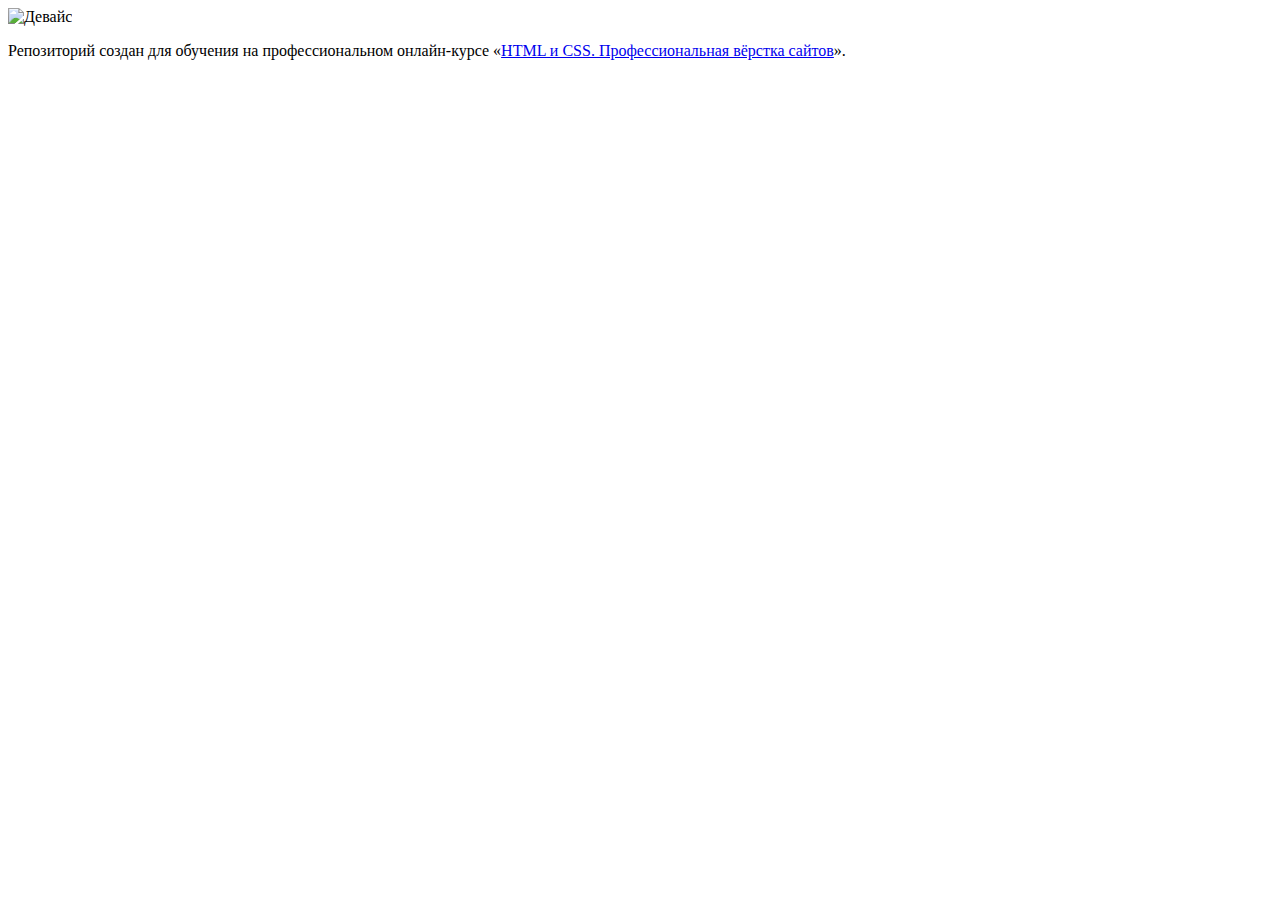
==== index.html @ 5b6ee105 "Update index.html" ====
<!DOCTYPE html>
<html lang="ru">
  <head>
    <meta charset="utf-8">
    <title>HTML Academy: Седона</title>
  </head>
  <body>
    <img src="images/logo.png" width="100" height="50" alt="Девайс">

    <p>Репозиторий создан для обучения на профессиональном онлайн‑курсе «<a href="https://htmlacademy.ru/intensive/htmlcss">HTML и CSS. Профессиональная вёрстка сайтов</a>».</p>

  </body>
</html>
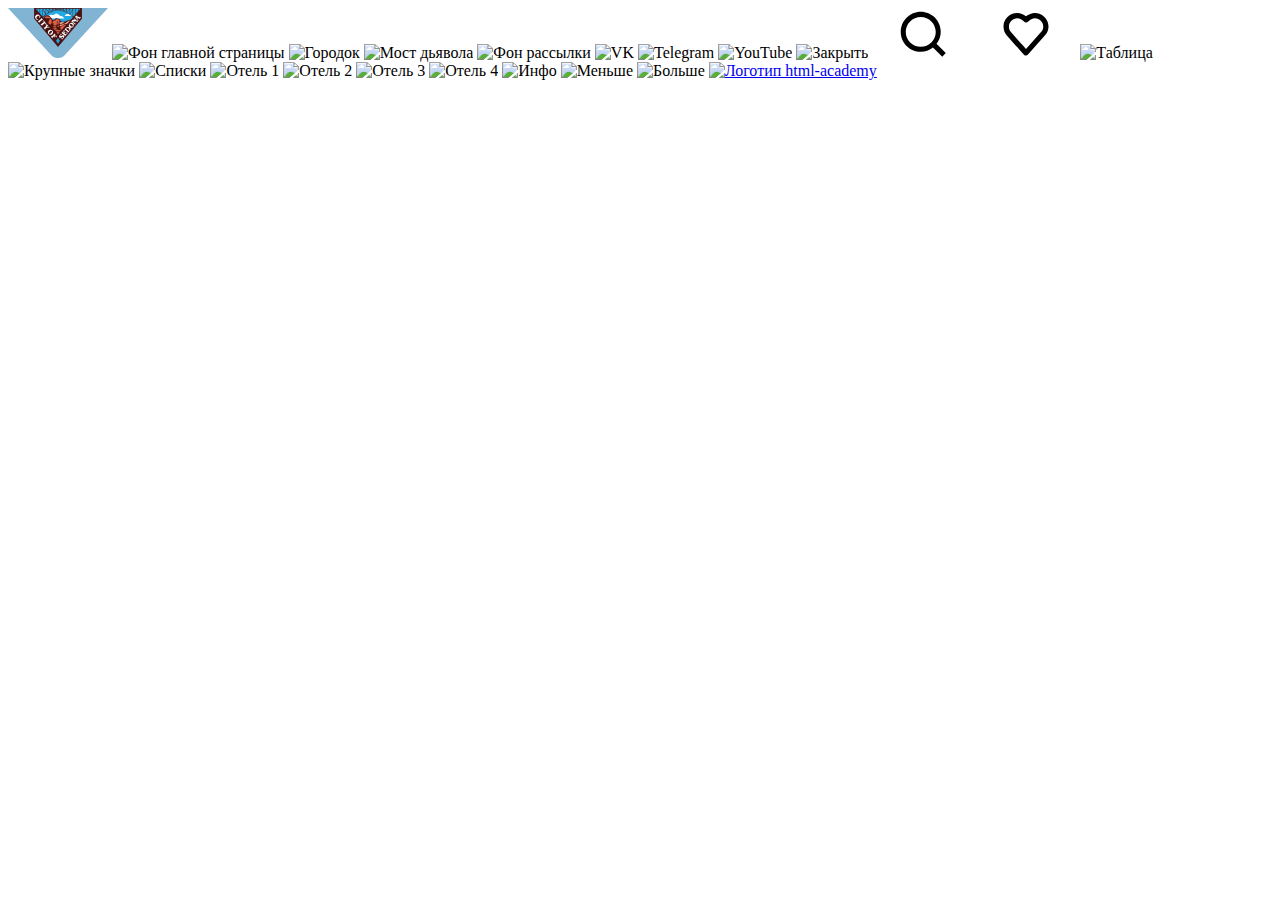
==== commit bf3a1745: "2 ДЗ" ====
--- a/index.html
+++ b/index.html
@@ -5,9 +5,29 @@
     <title>HTML Academy: Седона</title>
   </head>
   <body>
-    <img src="images/logo.png" width="100" height="50" alt="Девайс">
 
-    <p>Репозиторий создан для обучения на профессиональном онлайн‑курсе «<a href="https://htmlacademy.ru/intensive/htmlcss">HTML и CSS. Профессиональная вёрстка сайтов</a>».</p>
+    <img src="images/logo(header).svg" width="100" height="50" alt="Логотип Седоны">
+    <img src="images/index-background.jpg" width="100" height="50" alt="Фон главной страницы">
+    <img src="images/photo-1.jpg" width="100" height="50" alt="Городок">
+    <img src="images/photo-2.jpg" width="100" height="50" alt="Мост дьявола">
+    <img src="images/catalog-background.png" width="100" height="50" alt="Фон рассылки">
+    <img src="images/Social.svg" width="100" height="50" alt="VK">
+    <img src="images/Social2.svg" width="100" height="50" alt="Telegram">
+    <img src="images/Social3.svg" width="100" height="50" alt="YouTube">
+    <img src="images/modal-close.svg" width="100" height="50" alt="Закрыть">
+    <img src="images/search.svg" width="100" height="50" alt="Поиск">
+    <img src="images/heart.svg" width="100" height="50" alt="Избранное">
+    <img src="images/View.svg" width="100" height="50" alt="Таблица">
+    <img src="images/View2.svg" width="100" height="50" alt="Крупные значки">
+    <img src="images/View3.svg" width="100" height="50" alt="Списки">
+    <img src="images/hotel-1.jpg" width="100" height="50" alt="Отель 1">
+    <img src="images/hotel-2.jpg" width="100" height="50" alt="Отель 2">
+    <img src="images/hotel-3.jpg" width="100" height="50" alt="Отель 3">
+    <img src="images/hotel-4.jpg" width="100" height="50" alt="Отель 4">
+    <img src="images/Group 20.svg" width="100" height="50" alt="Инфо">
+    <img src="images/minus.svg" width="100" height="50" alt="Меньше">
+    <img src="images/button-plus.svg" width="100" height="50" alt="Больше">
+    <a href="https://htmlacademy.ru" target="_blank"><img src="images/Logo.svg" width="100" height="50" alt="Логотип html-academy"></a>
 
   </body>
 </html>
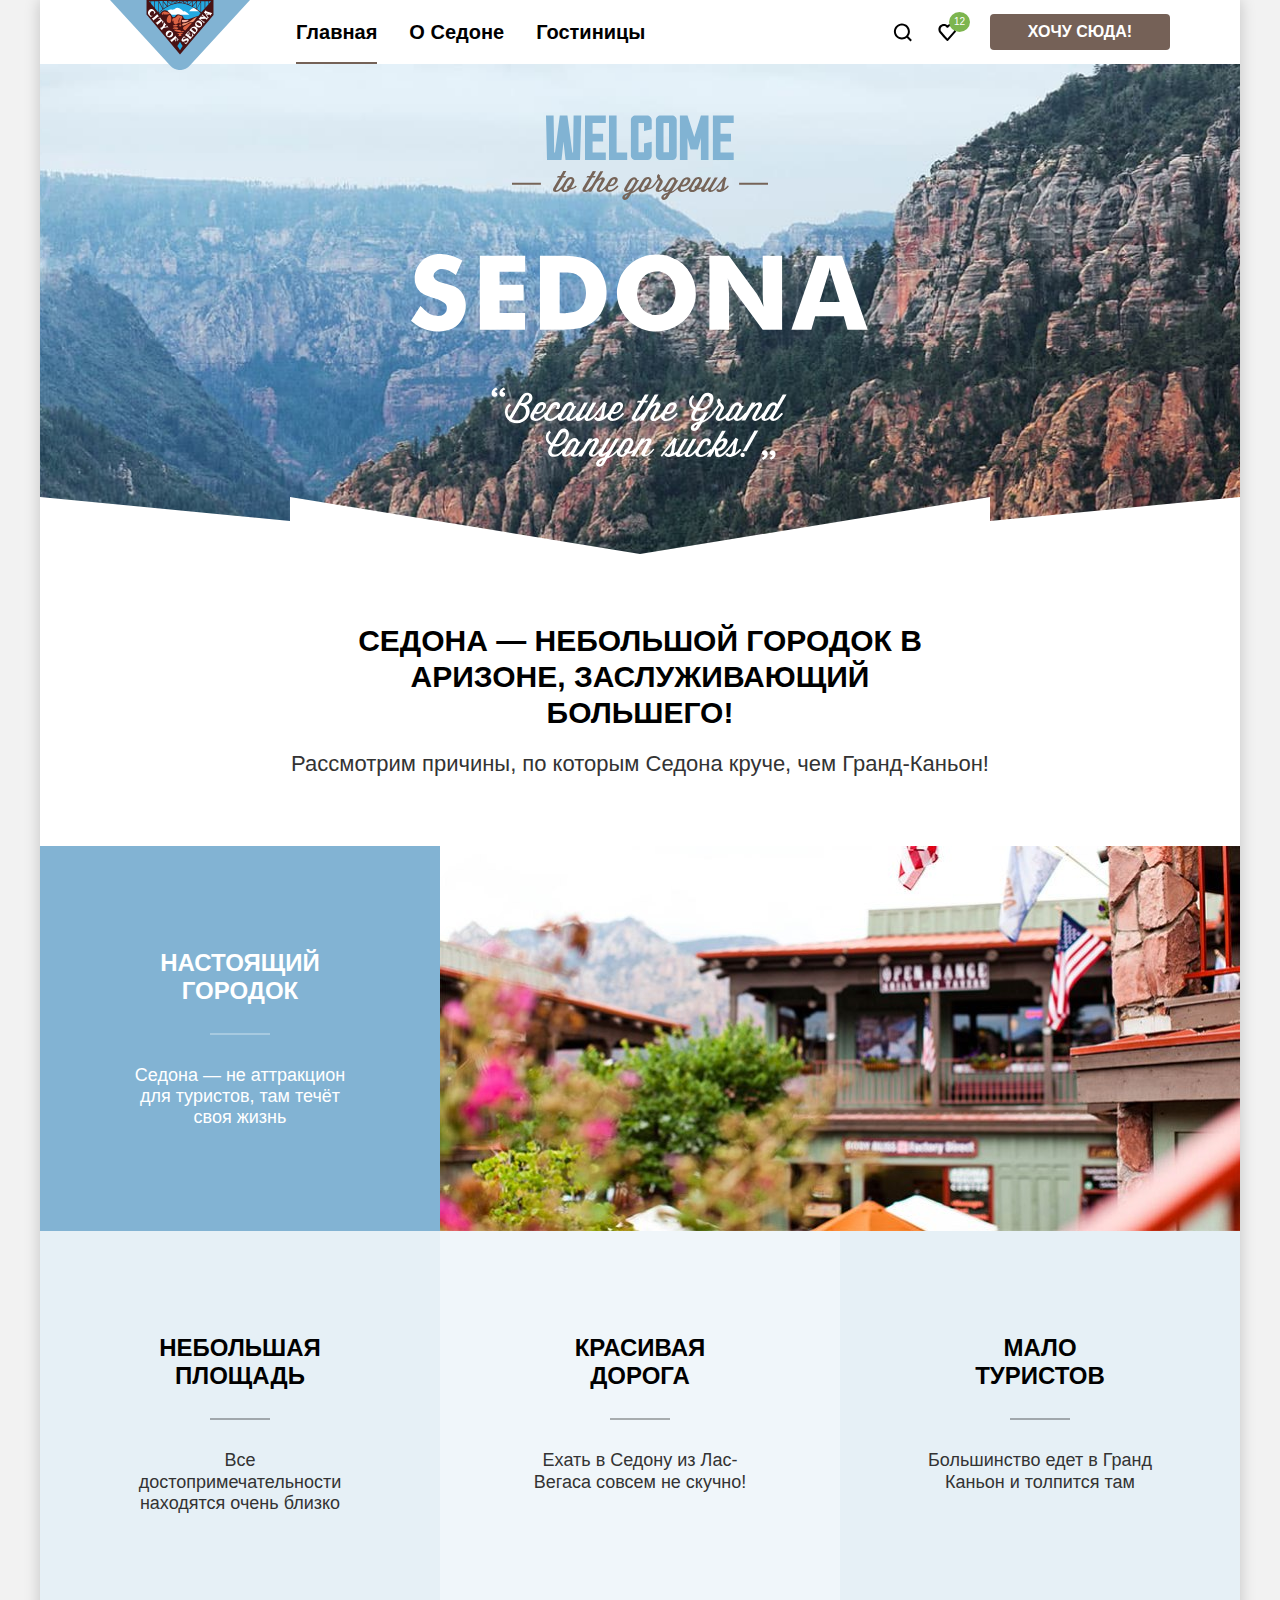
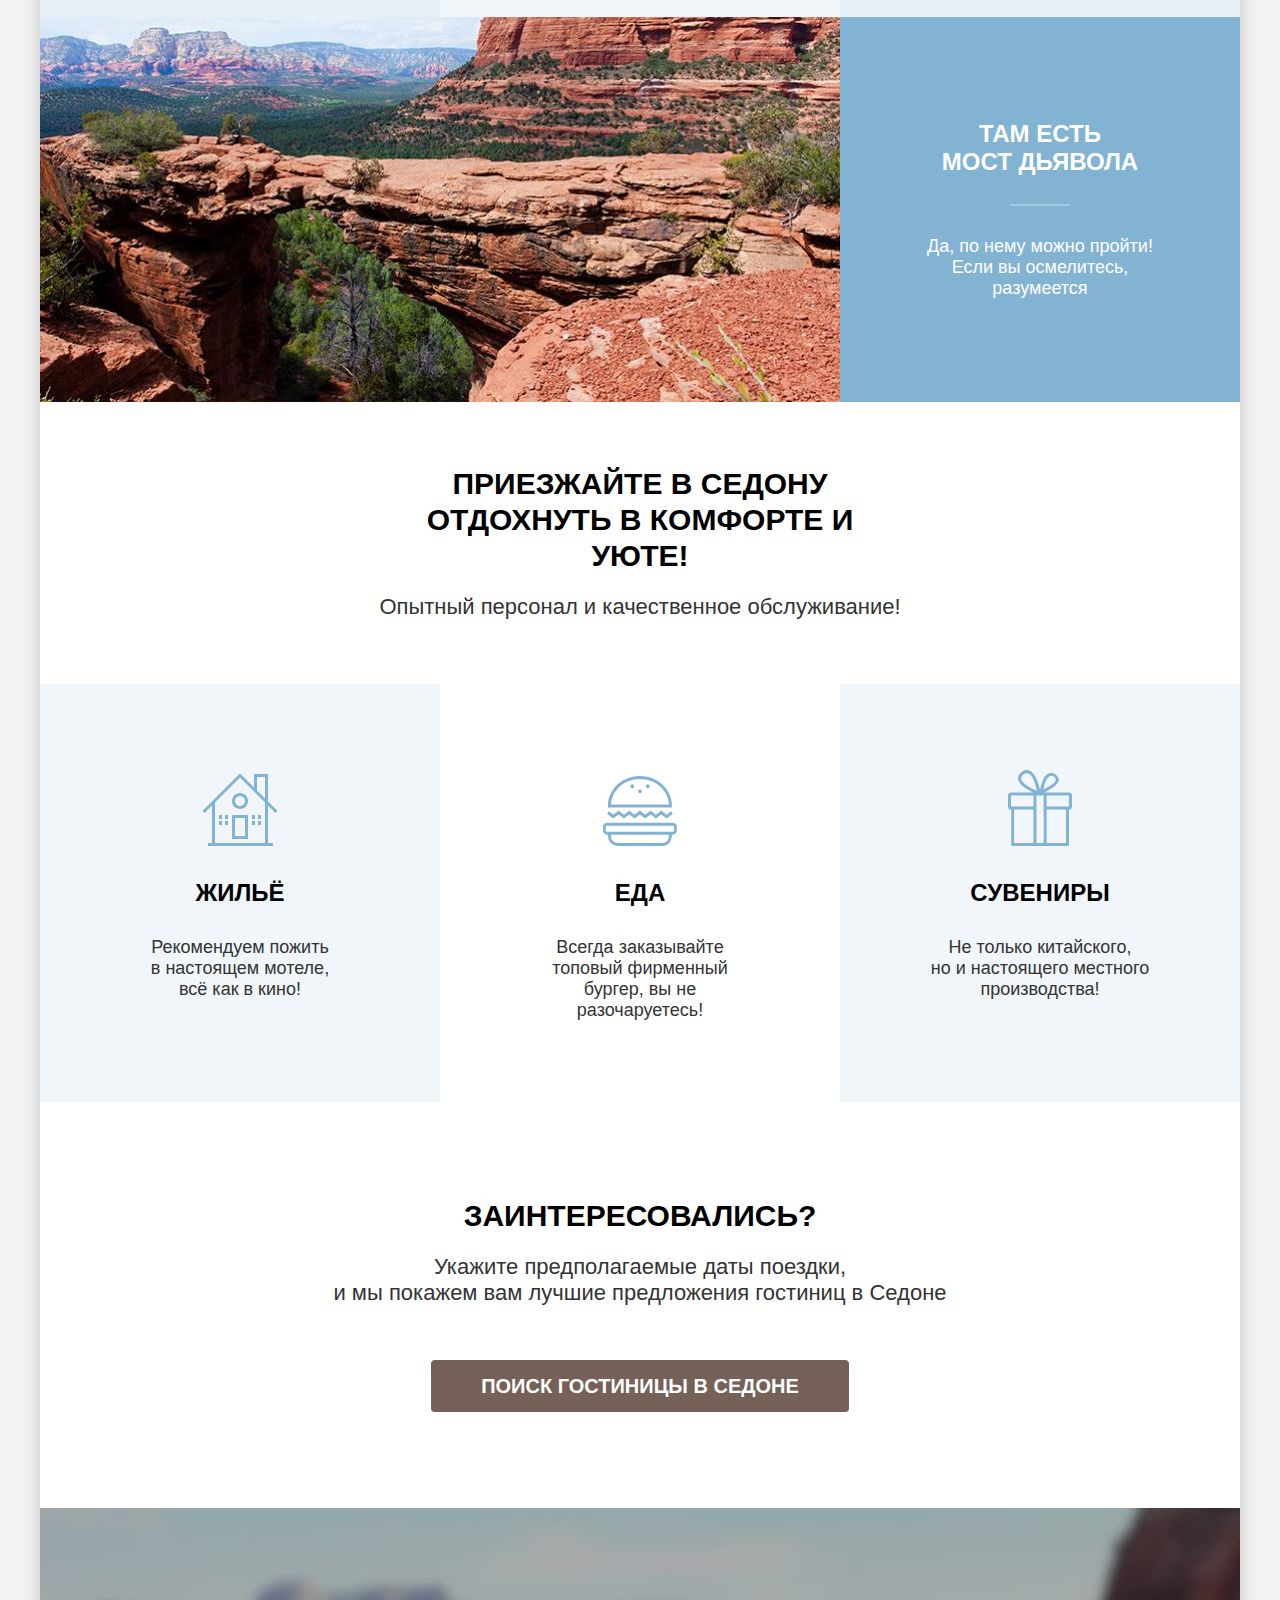
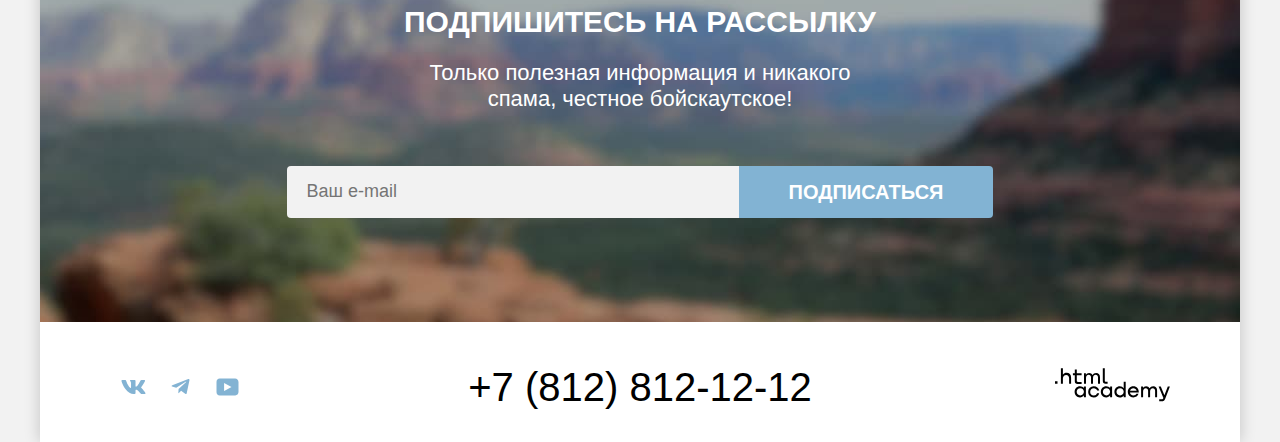
==== commit 377154a6: "Merge pull request #1 from Trogovitsky/master" ====
--- a/index.html
+++ b/index.html
@@ -1,33 +1,305 @@
 <!DOCTYPE html>
 <html lang="ru">
+
   <head>
     <meta charset="utf-8">
-    <title>HTML Academy: Седона</title>
+    <meta name="viewport" content="width=device-width, initial-scale=1.0">
+    <title>Sedona: главная</title>
+    <link rel="icon" sizes="32x32" href="favicon.ico">
+    <link rel="stylesheet" href="styles/styles.css">
   </head>
+
   <body>
-
-    <img src="images/logo(header).svg" width="100" height="50" alt="Логотип Седоны">
-    <img src="images/index-background.jpg" width="100" height="50" alt="Фон главной страницы">
-    <img src="images/photo-1.jpg" width="100" height="50" alt="Городок">
-    <img src="images/photo-2.jpg" width="100" height="50" alt="Мост дьявола">
-    <img src="images/catalog-background.png" width="100" height="50" alt="Фон рассылки">
-    <img src="images/Social.svg" width="100" height="50" alt="VK">
-    <img src="images/Social2.svg" width="100" height="50" alt="Telegram">
-    <img src="images/Social3.svg" width="100" height="50" alt="YouTube">
-    <img src="images/modal-close.svg" width="100" height="50" alt="Закрыть">
-    <img src="images/search.svg" width="100" height="50" alt="Поиск">
-    <img src="images/heart.svg" width="100" height="50" alt="Избранное">
-    <img src="images/View.svg" width="100" height="50" alt="Таблица">
-    <img src="images/View2.svg" width="100" height="50" alt="Крупные значки">
-    <img src="images/View3.svg" width="100" height="50" alt="Списки">
-    <img src="images/hotel-1.jpg" width="100" height="50" alt="Отель 1">
-    <img src="images/hotel-2.jpg" width="100" height="50" alt="Отель 2">
-    <img src="images/hotel-3.jpg" width="100" height="50" alt="Отель 3">
-    <img src="images/hotel-4.jpg" width="100" height="50" alt="Отель 4">
-    <img src="images/Group 20.svg" width="100" height="50" alt="Инфо">
-    <img src="images/minus.svg" width="100" height="50" alt="Меньше">
-    <img src="images/button-plus.svg" width="100" height="50" alt="Больше">
-    <a href="https://htmlacademy.ru" target="_blank"><img src="images/Logo.svg" width="100" height="50" alt="Логотип html-academy"></a>
-
+    <div class="page-container">
+
+      <header class="page-header" data-test="header">
+        <a class="logo" href="index.html">
+          <img class="logo-image" src="images/logo.svg" width="140" height="70" alt="Логотип сайта">
+          <h1 class="visually-hidden">City of Sedona</h1>
+        </a>
+        <nav class="navigation">
+          <ul class="navigation-list">
+            <li class="navigation-item">
+              <a class="navigation-link text-link navigation-link-current">Главная</a>
+            </li>
+            <li class="navigation-item">
+              <a class="navigation-link text-link" href="#">О Седоне</a>
+            </li>
+            <li class="navigation-item">
+              <a class="navigation-link text-link" href="catalog.html">Гостиницы</a>
+            </li>
+          </ul>
+
+          <ul class="navigation-list navigation-icon-list">
+            <li class="navigation-item navigation-icon-item">
+              <a class="navigation-link navigation-icon icon-with-svg text-link" href="#">
+                <svg width="21" height="20" viewBox="0 0 21 20" xmlns="http://www.w3.org/2000/svg" fill="currentColor">
+                  <path d="M19.8928 18.0083L16.1928 14.3287C17.1928 13.0359 17.8928 11.3453 17.8928 9.4558C17.8928 5.08011 14.2928 1.5 9.89282 1.5C5.49282 1.5 1.89282 5.17956 1.89282 9.55525C1.89282 13.9309 5.49282 17.511 9.89282 17.511C11.6928 17.511 13.3928 16.9144 14.7928 15.8204L18.4928 19.5L19.8928 18.0083ZM9.89282 15.5221C6.59282 15.5221 3.89282 12.837 3.89282 9.55525C3.89282 6.27348 6.59282 3.5884 9.89282 3.5884C13.1928 3.5884 15.8928 6.27348 15.8928 9.55525C15.8928 12.837 13.1928 15.5221 9.89282 15.5221Z" />
+                </svg>
+                <span class="visually-hidden">Поиск</span>
+              </a>
+            </li>
+            <li class="navigation-item navigation-icon-item">
+              <a class="navigation-link navigation-icon icon-with-svg navigation-icon-liked" href="#">
+                <svg width="21" height="20" viewBox="0 0 21 20" xmlns="http://www.w3.org/2000/svg">
+                  <path d="M10.2928 19C9.99282 19 9.69282 18.9 9.49282 18.6C4.09282 12.5 2.79282 11.1 2.49282 10.7C1.79282 9.8 1.39282 8.6 1.39282 7.4C1.39282 4.4 3.79282 2 6.89282 2C8.19282 2 9.39282 2.5 10.3928 3.3C11.3928 2.5 12.6928 2 13.8928 2C16.8928 2 19.3928 4.4 19.3928 7.4C19.3928 8.7 18.8928 9.9 18.0928 10.8L11.0928 18.7C10.8928 18.9 10.6928 19 10.2928 19ZM4.29282 9.5C4.59282 9.9 7.79282 13.5 10.3928 16.4L16.5928 9.4C17.0928 8.9 17.2928 8.2 17.2928 7.4C17.2928 5.6 15.7928 4.1 13.9928 4.1C12.9928 4.1 11.9928 4.6 11.2928 5.4C10.9928 5.7 10.6928 5.8 10.3928 5.8C10.0928 5.8 9.79282 5.6 9.59282 5.4C8.89282 4.6 7.89282 4.1 6.89282 4.1C5.09282 4.1 3.59282 5.6 3.59282 7.4C3.49282 8.3 3.89282 9 4.29282 9.5C4.19282 9.5 4.19282 9.5 4.29282 9.5Z"/>
+                  </svg>
+                <span class="visually-hidden">Отелей в избранном:</span>
+                <span class="navigation-icon-liked-count">12</span>
+              </a>
+            </li>
+          </ul>
+        </nav>
+        <a class="header-link button button-maroon" href="#">Хочу сюда!</a>
+      </header>
+
+      <main class="page-main" data-test="main">
+        <section class="hero" data-test="hero">
+          <h2 class="visually-hidden">Слоган</h2>
+          <img class="hero-slogan" src="images/welcome.svg" width="458" height="352"
+            alt="Welcome to the gorgeous Sedona, because the Grand Canyon sucks!">
+        </section>
+
+        <section class="features" data-test="advantages">
+          <header class="features-header">
+            <h2 class="features-title section-title">Седона — небольшой городок в Аризоне, заслуживающий большего!</h2>
+            <p class="features-desc section-desc">Рассмотрим причины, по которым Седона круче, чем Гранд-Каньон!</p>
+          </header>
+
+          <ul class="features-list list-square">
+            <li class="features-item features-item-with-image">
+              <div class="list-square-item">
+                <h3 class="features-item-title list-square-item-title">Настоящий городок</h3>
+                <p class="features-item-desc list-square-item-desc section-text-color-light">
+                  Седона — не аттракцион для туристов, там течёт своя жизнь
+                </p>
+              </div>
+              <img class="features-item-image" src="images/feature-1.jpg" width="800" height="385"
+                alt="Кафе вдали, рядом зелень">
+            </li>
+            <li class="features-item list-square-item">
+              <h3 class="features-item-title list-square-item-title">Небольшая площадь</h3>
+              <p class="features-item-desc list-square-item-desc">Все достопримечательности находятся очень близко</p>
+            </li>
+            <li class="features-item list-square-item">
+              <h3 class="features-item-title list-square-item-title">Красивая<br>дорога</h3>
+              <p class="features-item-desc list-square-item-desc">Ехать в Седону из Лас-Вегаса совсем не скучно!</p>
+            </li>
+            <li class="features-item list-square-item">
+              <h3 class="features-item-title list-square-item-title">Мало<br>туристов</h3>
+              <p class="features-item-desc list-square-item-desc">Большинство едет в Гранд Каньон и толпится там</p>
+            </li>
+            <li class="features-item features-item-with-image">
+              <img class="features-item-image" src="images/feature-2.jpg" width="800" height="385"
+                alt="Каньон вид сверху">
+              <div class="list-square-item">
+                <h3 class="features-item-title list-square-item-title">Там есть <br>мост дьявола</h3>
+                <p class="features-item-desc list-square-item-desc section-text-color-light">
+                  Да, по нему можно пройти! Если вы осмелитесь, разумеется
+                </p>
+              </div>
+            </li>
+          </ul>
+        </section>
+
+        <section class="advantages" data-test="advantages">
+
+          <header class="advantages-header">
+            <h2 class="visually-hidden">Преимущества</h2>
+            <p class="advantages-title section-title">Приезжайте в Седону отдохнуть в комфорте и уюте!</p>
+            <p class="advantages-desc section-desc">Опытный персонал и качественное обслуживание!</p>
+          </header>
+
+          <ul class="advantages-list list-square">
+            <li class="advantages-item list-square-item">
+              <h3 class="advantages-item-title list-square-item-title list-item-icon list-item-icon-house">Жильё</h3>
+              <p class="advantages-item-desc list-square-item-desc">Рекомендуем пожить <br>в настоящем мотеле, <br>всё
+                как в
+                кино!
+              </p>
+            </li>
+            <li class="advantages-item list-square-item">
+              <h3 class="advantages-item-title list-square-item-title list-item-icon list-item-icon-eating">Еда</h3>
+              <p class="advantages-item-desc list-square-item-desc">Всегда заказывайте топовый фирменный бургер, вы не
+                разочаруетесь!</p>
+            </li>
+            <li class="advantages-item list-square-item">
+              <h3 class="advantages-item-title list-square-item-title list-item-icon list-item-icon-souvenir">Сувениры
+              </h3>
+              <p class="advantages-item-desc list-square-item-desc">Не только китайского, <br>но и настоящего местного
+                производства!</p>
+            </li>
+          </ul>
+
+        </section>
+
+        <section class="search" data-test="search">
+
+          <header class="search-header">
+            <h2 class="visually-hidden">Поиск гостиниц</h2>
+            <p class="search-title section-title">Заинтересовались?</p>
+            <p class="search-desc section-desc">Укажите предполагаемые даты поездки, <br>и мы покажем вам лучшие
+              предложения гостиниц в Седоне</p>
+          </header>
+
+          <button class="button button-larger" type="button">Поиск гостиницы в Седоне</button>
+
+        </section>
+
+        <footer class="inner-footer">
+          <section class="subscribe subscribe-background-image" data-test="subscribe">
+            <header class="subscribe-header">
+              <h2 class="subscribe-title section-title">Подпишитесь на рассылку</h2>
+              <p class="subscribe-desc section-desc">Только полезная информация и никакого спама,
+                честное бойскаутское!</p>
+            </header>
+
+            <form class="subscribe-form" action="https://echo.htmlacademy.ru/" method="post">
+              <label class="subscribe-form-label visually-hidden" for="subscribe-form-email">Ваш e-mail</label>
+              <input class="subscribe-form-email input" id="subscribe-form-email" type="email" name="email"
+                placeholder="Ваш e-mail" required>
+              <button class="subscribe-form-submit button button-larger button-blue" type="submit">Подписаться</button>
+            </form>
+          </section>
+        </footer>
+
+      </main>
+      <footer class="page-footer" data-test="footer">
+        <section class="footer-social">
+          <h2 class="visually-hidden">Социальные сети</h2>
+          <ul class="footer-social-list">
+            <li class="footer-social-item">
+              <a class="footer-social-link footer-icon icon-with-svg" href="https://vk.com/htmlacademy" target="_blank" rel="noreferrer noopener">
+                <svg aria-hidden="true" focusable="false" xmlns="http://www.w3.org/2000/svg" width="25" height="14" viewBox="0 0 25 14">
+                  <path fill-rule="evenodd" d="M23.95.95c.17-.55 0-.95-.8-.95h-2.62c-.67 0-.98.35-1.14.73 0 0-1.34 3.2-3.23 5.27-.61.6-.89.8-1.22.8-.17 0-.42-.2-.42-.74V.95c0-.66-.19-.95-.74-.95H9.65c-.42 0-.67.3-.67.6 0 .61.95.76 1.05 2.5v3.8c0 .84-.16.99-.5.99-.88 0-3.05-3.21-4.33-6.89-.25-.71-.5-1-1.17-1H1.4C.65 0 .5.35.5.73c0 .68.89 4.07 4.14 8.55C6.81 12.34 9.87 14 12.65 14c1.67 0 1.88-.37 1.88-1v-2.32c0-.73.16-.88.68-.88.4 0 1.06.2 2.62 1.67C19.61 13.22 19.9 14 20.9 14h2.63c.75 0 1.13-.37.91-1.1-.24-.72-1.09-1.77-2.22-3.02-.6-.7-1.53-1.47-1.8-1.86-.4-.49-.28-.7 0-1.14 0 0 3.2-4.43 3.53-5.93Z" clip-rule="evenodd" />
+                </svg>
+                <span class="visually-hidden">Вконтакте</span>
+              </a>
+            </li>
+            <li class="footer-social-item">
+              <a class="footer-social-link footer-icon icon-with-svg" href="https://t.me/htmlacademy" target="_blank" rel="noreferrer noopener">
+                <svg aria-hidden="true" focusable="false" xmlns="http://www.w3.org/2000/svg" width="19" height="16" viewBox="0 0 19 16">
+                  <path d="m17.3.1-16 6.1c-1 .5-1 1-.2 1.4l4.1 1.2 9.5-6c.5-.2.9 0 .5.2l-7.6 7-.3 4.2c.4 0 .6-.2.8-.4l2-2 4.1 3c.8.5 1.3.3 1.5-.6l2.7-12.8C18.7.3 18-.2 17.3 0Z" />
+                </svg>
+                <span class="visually-hidden">Telegram</span>
+              </a>
+            </li>
+            <li class="footer-social-item">
+              <a class="footer-social-link footer-icon icon-with-svg" href="https://www.youtube.com/user/htmlacademyru" target="_blank" rel="noreferrer noopener">
+                <svg aria-hidden="true" focusable="false" xmlns="http://www.w3.org/2000/svg" width="23" height="18" viewBox="0 0 23 18">
+                  <path d="M19.1.5H3.7C1.8.5.5 2.1.5 3.9v10c0 2 1.3 3.6 3.2 3.6h15.6c1.7 0 3.2-1.6 3.2-3.4V3.9C22.3 2.1 21 .5 19.1.5ZM8.1 13V5l7.4 4-7.3 4Z" />
+                </svg>
+                <span class="visually-hidden">Youtube</span>
+              </a>
+            </li>
+          </ul>
+        </section>
+
+        <section class="footer-phone">
+          <h2 class="visually-hidden">Контактный телефон</h2>
+          <address class="footer-phone-wrapper"><a class="footer-phone-link text-link" href="tel:+78128121212">+7 (812)
+              812-12-12</a></address>
+        </section>
+
+        <section class="footer-partners">
+          <h2 class="visually-hidden">Партнеры</h2>
+          <a class="footer-partners-link text-link" href="https://htmlacademy.ru/intensive/htmlcss">
+            <svg xmlns="http://www.w3.org/2000/svg" width="115" height="34" viewBox="0 0 115 34">
+              <path d="M0 13.26v2.6h2.5v-2.6H0ZM11.6 4.86c-1.6 0-2.8.7-3.6 1.7h-.1V.36h-2v15.5h2v-5.3c0-2.1 1.3-3.6 3.3-3.6 1.8 0 2.9 1.4 2.9 3.2v5.7h2v-6.1c.1-3-1.8-4.9-4.5-4.9ZM26.6 5.16h-4.8v-3.7h-2v3.8h-1.9v2h1.9v6c0 1.7 1 2.7 2.7 2.7h4.1v-2h-3.7c-.7 0-1.1-.4-1.1-1.1v-5.7h4.8v-2ZM41.1 4.96c-1.6 0-2.9.8-3.5 2.1h-.1c-.6-1.2-1.8-2.1-3.4-2.1-1.4 0-2.5.8-3.1 1.8h-.1v-1.6H29v10.6h2v-5.4c0-2 1-3.5 2.6-3.5 1.5 0 2.4 1 2.4 2.6v6.3h2v-5.6c0-2.4 1.4-3.3 2.6-3.3 1.5 0 2.4 1 2.4 2.6v6.3h2v-6.5c.1-2.5-1.4-4.3-3.9-4.3ZM47.8 13.06c0 1.7 1 2.7 2.8 2.7h2v-2h-1.7c-.7 0-1.1-.4-1.1-1.1V.36h-2v12.7ZM28.9 20.06c-.9-1.1-2.2-1.8-3.9-1.8-3.1 0-5.4 2.3-5.4 5.6s2.3 5.6 5.4 5.6c1.8 0 3-.8 3.8-1.9h.1v1.6h2v-10.6h-2v1.5Zm-3.6 7.4c-2.2 0-3.6-1.6-3.6-3.6s1.4-3.6 3.6-3.6 3.6 1.6 3.6 3.6c0 1.9-1.4 3.6-3.6 3.6ZM44.2 22.36c-.5-2.4-2.6-4.1-5.4-4.1a5.4 5.4 0 0 0-5.6 5.6c0 3.1 2.2 5.6 5.6 5.6 2.8 0 4.9-1.8 5.4-4.2h-2.1a3.4 3.4 0 0 1-3.3 2.3c-2.2 0-3.6-1.6-3.6-3.6s1.4-3.6 3.6-3.6c1.6 0 2.8 1 3.3 2.2h2.1v-.2ZM55.1 20.06c-.9-1.1-2.2-1.8-3.9-1.8-3.1 0-5.4 2.3-5.4 5.6s2.3 5.6 5.4 5.6c1.8 0 3-.8 3.8-1.9h.1v1.6h2v-10.6h-2v1.5Zm-3.6 7.4c-2.2 0-3.6-1.6-3.6-3.6s1.4-3.6 3.6-3.6 3.6 1.6 3.6 3.6c0 1.9-1.5 3.6-3.6 3.6ZM68.7 20.16c-.9-1.1-2.2-1.9-3.9-1.9-3.1 0-5.4 2.3-5.4 5.6s2.2 5.6 5.4 5.6c1.7 0 3-.8 3.8-1.8h.1v1.5h2v-15.4h-2v6.4Zm-3.6 7.3c-2.2 0-3.6-1.6-3.6-3.6s1.4-3.6 3.6-3.6 3.6 1.6 3.6 3.6c-.1 2-1.5 3.6-3.6 3.6ZM78.3 18.26c-3.3 0-5.5 2.5-5.5 5.6 0 3 2.1 5.6 5.5 5.6 2.5 0 4.5-1.3 5.2-3.6h-2.1c-.5 1-1.6 1.6-3 1.6-1.9 0-3.3-1.3-3.4-2.9h8.8c.2-3.6-2-6.3-5.5-6.3Zm0 1.9c1.7 0 3 1 3.3 2.6h-6.5c.3-1.5 1.5-2.6 3.2-2.6ZM98.2 18.26c-1.6 0-2.9.8-3.6 2h-.1c-.6-1.2-1.8-2-3.4-2-1.4 0-2.5.7-3.1 1.8v-1.5h-1.9v10.6h2v-5.4c0-2 1-3.4 2.6-3.5 1.5 0 2.4 1 2.4 2.6v6.3h2v-5.6c0-2.4 1.4-3.3 2.6-3.3 1.5 0 2.4 1 2.4 2.6v6.3h2v-6.5c.1-2.6-1.4-4.4-3.9-4.4ZM109.4 27.36l-3.6-8.9h-2.2l4.8 11.6c-.3.9-.7 1.2-1.7 1.2h-2.5v2h2.5c1.8 0 2.8-.8 3.5-2.6l4.7-12.2h-2.1l-3.4 8.9Z" />
+            </svg>
+            <span class="visually-hidden">HtmlAcademy</span>
+          </a>
+        </section>
+
+      </footer>
+    </div>
+
+          <div class="modal-container-search-hotels close-modal-search-hotels">
+        <div class="modal">
+          <section class="modal-search">
+            <h2 class="modal-search-title">Поиск гостиницы в Седоне</h2>
+            <form class="search-hotels-form" action="https://echo.htmlacademy.ru" method="GET">
+              <label class="date-parameter check-in-message">
+                <span class="placeholder-text">Дата Заезда:</span>
+                <input class="input-text-field check-in-date" type="text" name="check-in-date"
+                  placeholder="Дата заселения" value="27 апреля 2020">
+              </label>
+              <label class="date-parameter check-out-message">
+                <span class="placeholder-text">Дата Выезда:</span>
+                <input class="input-text-field check-out-date" type="text" name="check-out-date"
+                  placeholder="Дата выселения" value="1 сентября 2023">
+              </label>
+
+              <div class="people-count-hotel-search">
+                <div class="count-parameter adults">
+                  <label class="placeholder-text" for="adults-count">Взрослые:</label>
+                  <button class="button-minus-one" type="button">
+                    <span class="visually-hidden">Минус 1</span>
+                    <svg class="minus-icon" aria-hidden="true" focusable="false" width="20" height="20"
+                      viewBox="0 0 20 20" fill="currentColor" xmlns="http://www.w3.org/2000/svg">
+                      <path d="M3 9V11H17V9H3Z" />
+                    </svg>
+                  </button>
+                  <input id="adults-count" class="input-text-field count-input" type="text" name="adults-count"
+                    placeholder="1" value="2">
+                  <button class="button-plus-one" type="button">
+                    <span class="visually-hidden">Плюс 1</span>
+                    <svg class="plus-icon" aria-hidden="true" focusable="false" xmlns="http://www.w3.org/2000/svg"
+                      width="20" height="20" viewBox="0 0 20 20" fill="currentColor">
+                      <path d="M17 9H11V3H9V9H3V11H9V17H11V11H17V9Z" />
+                    </svg>
+                  </button>
+                </div>
+                <div class="count-parameter children">
+                  <div class="placeholder-text">
+                    <label for="children-count">Дети:</label>
+                    <span class="tooltip">
+                      <button class="tooltip-toggle" type="button" aria-labelledby="tooltip-label-date">
+                        <svg class="tooltip-icon" width="26" height="26" viewBox="0 0 26 26"
+                          xmlns="http://www.w3.org/2000/svg">
+                          <circle cx="13" cy="13" r="13" />
+                          <path fill-rule="evenodd" clip-rule="evenodd" d="M12 7H14V9H12V7ZM14 19H12V10H14V19Z"
+                            fill="white" />
+                        </svg>
+                      </button>
+                      <span class="tooltip-text" role="tooltip" id="tooltip-label-date">Укажите количество детей,
+                        которые будут с вами, возраст которых от 6 до 18 лет. Дети до 6 лет размещаются
+                        бесплатно.</span>
+                    </span>
+                  </div>
+                  <button class="button-minus-one" type="button">
+                    <span class="visually-hidden">Минус 1</span>
+                    <svg class="minus-icon" aria-hidden="true" focusable="false" width="20" height="20"
+                      viewBox="0 0 20 20" fill="currentColor" xmlns="http://www.w3.org/2000/svg">
+                      <path d="M3 9V11H17V9H3Z" />
+                    </svg>
+                  </button>
+                  <input id="children-count" class="input-text-field count-input" type="text" name="children-count"
+                    placeholder="1" value="2">
+                  <button class="button-plus-one" type="button">
+                    <span class="visually-hidden">Плюс 1</span>
+                    <svg class="plus-icon" aria-hidden="true" focusable="false" xmlns="http://www.w3.org/2000/svg"
+                      width="20" height="20" viewBox="0 0 20 20" fill="currentColor">
+                      <path d="M17 9H11V3H9V9H3V11H9V17H11V11H17V9Z" />
+                    </svg>
+                  </button>
+                </div>
+              </div>
+
+              <button class="button btn-blue" type="submit">Найти</button>
+            </form>
+          </section>
+
+          <button class="modal-close-button">
+            <span class="visually-hidden">Закрыть окно</span>
+            <svg class="close-icon" aria-hidden="true" focusable="false" width="15" height="15" viewBox="0 0 15 15">
+              <path
+                d="M14.4905 1.78288L13.1982 0.49057L7.49048 6.19826L1.78279 0.49057L0.490479 1.78288L6.19817 7.49057L0.490479 13.1983L1.78279 14.4906L7.49048 8.78288L13.1982 14.4906L14.4905 13.1983L8.78279 7.49057L14.4905 1.78288Z" />
+            </svg>
+          </button>
+        </div>
+      </div>
+    </div>
   </body>
+
 </html>
--- a/styles/styles.css
+++ b/styles/styles.css
@@ -0,0 +1,1546 @@
+@font-face {
+  font-family: "PT Sans";
+  src: url("../fonts/ptsans-400.woff2") format("woff2");
+  font-weight: 400;
+  font-style: normal;
+  font-display: swap;
+}
+
+@font-face {
+  font-family: "PT Sans";
+  src: url("../fonts/ptsans-700.woff2") format("woff2");
+  font-weight: 700;
+  font-style: normal;
+  font-display: swap;
+}
+
+:root {
+  /* текстовые элементы */
+  --text-basic: #000000;
+  --text-basic-semitransparent: rgba(0, 0, 0, 0.6);
+  --text-second: #333333;
+  --text-error: #FF5757;
+
+  --text-hover: #756157;
+  --text-focus: #756157;
+  --text-active: rgba(117, 97, 87, 0.3);
+
+  --text-background-default: #FFFFFF;
+  --text-background-hover: rgba(255, 255, 255, 0.6);
+  --text-background-active: rgba(255, 255, 255, 0.3);
+
+  --text-link-underline: #756257;
+
+  /* кнопки */
+  --button-text: #FFFFFF;
+  --button-text-active: rgba(255, 255, 255, 0.3);
+
+  --button-basic: #756157;
+  --button-basic-hover: #615048;
+  --button-basic-focus: #615048;
+  --button-basic-active: #756157;
+
+  --button-second: #82B3D3;
+  --button-second-hover: #68A2CA;
+  --button-second-focus: #68A2CA;
+  --button-second-active: #82B3D3;
+
+  --button-selected: #7DB54F;
+  --button-selected-hover: #6C9E42;
+  --button-selected-focus: #6C9E42;
+  --button-selected-active: #7DB54F;
+
+  --button-transparent-border-color: #83B3D3;
+  --button-transparent-hover: rgba(255, 255, 255, 0.6);
+  --button-transparent-active: rgba(255, 255, 255, 0.3);
+  --button-transparent-disabled: rgba(255, 255, 255, 0.1);
+
+  --button-disabled: #E5E5E5;
+
+  /* фоны */
+  --background-body: #F2F2F2;
+  --background-hero: #354751;
+  --background-basic: #FFFFFF;
+  --background-main: #82B3D3;
+  --background-second-1: rgba(131, 179, 211, 0.12);
+  --background-second-2: rgba(131, 179, 211, 0.2);
+
+  --icon-basic: #000000;
+  --icon-second: #83B3D3;
+  --icon-text: #7DB54F;
+  --icon-second-hover: #68a2ca;
+  --icon-second-focus: #68a2ca;
+  --icon-second-active: rgba(104, 162, 202, 0.3);
+
+  --form-input: #3F5E72;
+  --form-element-1: #E5E5E5;
+  --form-element-2: #F2F2F2;
+  --form-element-2-hover: #E6E6E6;
+  --form-element-2-focus-border: #83b3d3;
+
+  --card-border: #E6E6E6;
+
+  --icon-border: #e5e5e5;
+  --icon-border-hover: #000000;
+  --icon-border-focus: #68a2ca;
+  --icon-border-active: #000000;
+  --icon-border-current: #000000;
+}
+
+*,
+*::before,
+*::after {
+  box-sizing: border-box;
+}
+
+img {
+  max-width: 100%;
+  height: auto;
+  object-fit: contain;
+}
+
+
+body {
+  padding: 0;
+  margin: 0;
+  font-family: "PT Sans", "Arial", sans-serif;
+  font-size: 18px;
+  font-style: normal;
+  color: var(--text-basic);
+  background-color: var(--background-body);
+}
+
+.visually-hidden {
+  position: absolute;
+  width: 1px;
+  height: 1px;
+  margin: -1px;
+  border: 0;
+  padding: 0;
+  white-space: nowrap;
+  clip-path: inset(100%);
+  clip: rect(0 0 0 0);
+  overflow: hidden;
+}
+
+.modal-search [type="submit"] {
+  width: 577px;
+  padding: 18px;
+  font-size: 20px;
+  line-height: 24px;
+  cursor: pointer;
+}
+
+.modal-container-search-hotels {
+  position: fixed;
+  display: flex;
+  top: 0;
+  left: 0;
+  width: 100%;
+  height: 100%;
+  background-color: rgb(242 242 242 / 80%);
+  color: #000;
+  z-index: 2;
+}
+
+.modal {
+  position: relative;
+  margin: auto;
+  min-width: 717px;
+  border-radius: 30px;
+  padding: 64px 70px;
+  background-color: #FFF;
+  box-shadow: 0 25px 50px 0 rgb(0 0 0 / 15%);
+  box-sizing: border-box;
+}
+
+.modal-close-button {
+  position: absolute;
+  padding: 0;
+  top: 64px;
+  right: 52px;
+  width: 52px;
+  height: 52px;
+  background-color: #F2F2F2;
+  border: none;
+  border-radius: 50%;
+  cursor: pointer;
+  transition: background-color 0.5s, opacity 0.5s;
+}
+
+.modal-close-button:hover {
+  background-color: #E6E6E6;
+}
+
+.modal-close-button:focus {
+  background-color: #E6E6E6;
+  outline: 3px solid #83B3D3;
+}
+
+.modal-close-button:active {
+  background-color: #E6E6E6;
+  fill: rgb(0 0 0 / 30%);
+  outline: none;
+}
+
+.modal-search-title {
+  margin: 0;
+  padding-bottom: 64px;
+  font-weight: 700;
+  font-size: 30px;
+  line-height: 36px;
+  text-transform: uppercase;
+}
+
+.search-hotels-form {
+  display: flex;
+  flex-wrap: wrap;
+  width: 577px;
+}
+
+.date-parameter,
+.count-parameter {
+  position: relative;
+  display: flex;
+  margin-bottom: 48px;
+}
+
+.placeholder-text {
+  width: 137px;
+  font-weight: 700;
+  font-size: 20px;
+  line-height: 24px;
+  margin: auto 0;
+}
+
+.check-in-date,
+.check-out-date {
+  width: 440px;
+}
+
+.date-parameter .input-text-field {
+  font-weight: 700;
+  font-size: 18px;
+  line-height: 24px;
+  font-family: "PT Sans", sans-serif;
+}
+
+.date-parameter::before {
+  content: "";
+  position: absolute;
+  top: 12px;
+  right: 20px;
+  width: 20px;
+  height: 20px;
+  background-image: url("../images/calendar-subscription.svg");
+}
+
+.check-in-message::after,
+.check-out-message::after {
+  content: "Мы не можем отправить вас в прошлое.";
+  position: absolute;
+  top: 50px;
+  left: 157px;
+  width: 400px;
+  color: #FF5757;
+  font-weight: 400;
+  font-size: 16px;
+  line-height: 21px;
+}
+
+.check-out-message::after {
+  content: "На эти даты есть свободные номера. Пока есть.";
+  color: #333;
+}
+
+.people-count-hotel-search {
+  display: flex;
+  width: 577px;
+  margin-bottom: 48px;
+}
+
+.count-parameter.adults {
+  width: 247px;
+  margin-right: auto;
+  margin-bottom: 0;
+}
+
+.count-parameter.children {
+  width: 242px;
+  margin-bottom: 0;
+}
+
+.count-input {
+  padding: 14px 0;
+  width: 30px;
+  text-align: center;
+  border-radius: 0;
+  font-weight: 700;
+  font-size: 18px;
+  line-height: 20px;
+  z-index: 1  ;
+}
+
+.button-minus-one,
+.button-plus-one {
+  position: relative;
+  width: 40px;
+  border: none;
+  border-radius: 0;
+  background-color: #F2F2F2;
+  cursor: pointer;
+}
+
+.button-minus-one {
+  border-radius: 4px 0 0 4px;
+}
+
+.button-plus-one {
+  border-radius: 0 4px 4px 0;
+}
+
+.minus-icon,
+.plus-icon,
+.close-icon {
+  position: absolute;
+  inset: 0;
+  margin: auto;
+  transition: fill 0.5s;
+  color: rgb(117 97 87 / 30%);
+}
+
+.button-minus-one:hover .minus-icon,
+.button-plus-one:hover .plus-icon {
+  fill: #000;
+}
+
+.button-minus-one:focus-visible .minus-icon,
+.button-plus-one:focus-visible .plus-icon {
+  fill: #000;
+  outline: 3px solid #82B3D3;
+  border-radius: 4px;
+}
+
+.button-plus-one:focus,
+.button-minus-one:focus {
+  outline: none;
+}
+
+.button-minus-one:active .minus-icon,
+.button-plus-one:active .plus-icon {
+  fill: rgb(117 97 87 / 30%);
+  outline: none;
+}
+
+.tooltip {
+  position: absolute;
+  margin-left: 10px;
+  width: 26px;
+  height: 26px;
+}
+
+.tooltip-toggle {
+  display: inline-block;
+  margin: 0;
+  padding: 0;
+  border: none;
+  background-color: transparent;
+}
+
+.tooltip-icon {
+  width: 100%;
+  height: 100%;
+  fill: #83B3D3;
+  display: block;
+  transition: fill 0.5s;
+}
+
+.tooltip-toggle:hover .tooltip-icon {
+  fill: #68A2CA;
+}
+
+.tooltip-toggle:focus .tooltip-icon {
+  fill: #68A2CA;
+  outline: 3px solid #82B3D3;
+}
+
+.tooltip-toggle:focus {
+  outline: none;
+}
+
+.tooltip-text {
+  width: 256px;
+  box-sizing: border-box;
+  padding: 15px 18px 18px 22px;
+  border-radius: 10px;
+  font-weight: 400;
+  font-size: 16px;
+  line-height: 20px;
+  color: #FFF;
+  background-color: #333;
+  position: absolute;
+  margin-top: 10px ;
+  left: 50%;
+  transform: translateX(-50%);
+  display: none;
+}
+
+.tooltip-toggle:hover + .tooltip-text,
+.tooltip-toggle:focus + .tooltip-text {
+  display: block;
+}
+
+.tooltip-text::before {
+  content:'';
+  background-image: url("../images/tooltip-triangle.svg");
+  width: 19px;
+  height: 9px;
+  position:absolute;
+  bottom: 100%;
+  left:0;
+  right:0;
+  margin-left: auto;
+  margin-right: auto;
+}
+
+.close-modal-search-hotels {
+  display: none;
+}
+
+.button {
+  display: inline-block;
+  padding: 8px 16px;
+  border: none;
+  border-radius: 4px;
+  font-family: inherit;
+  font-weight: 700;
+  font-size: 16px;
+  line-height: 1.25em;
+  text-align: center;
+  text-transform: uppercase;
+  text-decoration: none;
+  word-break: break-all;
+  color: var(--button-text);
+  background-color: var(--button-basic);
+  cursor: pointer;
+}
+
+.button:hover {
+  background-color: var(--button-basic-hover);
+}
+
+.button:focus {
+  background-color: var(--button-basic-focus);
+}
+
+.button:active {
+  color: var(--button-text-active);
+  background-color: var(--button-basic-active);
+}
+
+.button:disabled {
+  background-color: var(--button-disabled);
+  cursor: default;
+  pointer-events: none;
+}
+
+.button-larger {
+  padding: 8px 50px;
+  font-size: 20px;
+  line-height: 1.8em;
+}
+
+.button-maroon {
+  color: var(--button-text);
+  background-color: var(--button-basic);
+}
+
+.button-maroon:hover {
+  background-color: var(--button-basic-hover);
+}
+
+.button-maroon:focus {
+  background-color: var(--button-basic-focus);
+}
+
+.button-maroon:active {
+  background-color: var(--button-basic-active);
+  color: var(--button-text-active);
+}
+
+.button-blue {
+  color: var(--text-background-default);
+  background-color: var(--button-second);
+}
+
+.button-blue:hover {
+  background-color: var(--button-second-hover);
+}
+
+.button-blue:focus {
+  background-color: var(--button-second-focus);
+}
+
+.button-blue:active {
+  background-color: var(--button-second-active);
+  color: var(--button-text-active);
+}
+
+.button-green {
+  color: var(--text-background-default);
+  background-color: var(--button-selected);
+}
+
+.button-green:hover {
+  background-color: var(--button-selected-hover);
+}
+
+.button-green:focus {
+  background-color: var(--button-selected-focus);
+}
+
+.button-green:active {
+  background-color: var(--button-selected-active);
+  color: var(--button-text-active);
+}
+
+.button-transparent {
+  border: 3px solid transparent;
+  color: var(--button-text);
+  background-color: transparent;
+}
+
+.button-transparent:hover {
+  color: var(--button-transparent-hover);
+  background-color: transparent;
+}
+
+.button-transparent:focus {
+  border-color: var(--button-transparent-border-color);
+  background-color: transparent;
+  outline: none;
+}
+
+.button-transparent:active {
+  color: var(--button-transparent-active);
+  background-color: transparent;
+}
+
+.button-transparent:disabled {
+  background-color: var(--button-transparent);
+  color: var(--button-transparent-disabled);
+  cursor: default;
+  pointer-events: none;
+}
+
+.text-link {
+  text-decoration: none;
+  color: var(--text-basic);
+}
+
+.text-link:hover {
+  color: var(--text-hover);
+}
+
+.text-link:focus {
+  color: var(--text-focus);
+}
+
+.text-link:active {
+  color: var(--text-active);
+}
+
+.input {
+  padding: 12px 20px;
+  border: none;
+  font-family: inherit;
+  font-weight: 700;
+  font-size: 18px;
+  line-height: 1.33em;
+  color: var(--text-basic);
+  background-color: var(--form-element-2);
+}
+
+.input:hover {
+  background-color: var(--form-element-2-hover);
+}
+
+.input:focus {
+  background-color: var(--form-element-2-hover);
+  outline: 3px solid var(--form-element-2-focus-border);
+  /* border-radius: 4px; */
+  /* box-shadow */
+}
+
+.input:placeholder-shown {
+  font-weight: 400;
+  color: var(--text-basic-semitransparent);
+}
+.icon-with-svg{
+  position: relative;
+}
+
+.icon-with-svg svg {
+  position: absolute;
+  top: 0;
+  left: 0;
+  right: 0;
+  bottom: 0;
+  margin: auto;
+  fill: currentColor;
+}
+
+/* Стили страниц */
+.page-container {
+  width: 1200px;
+  min-height: 100vh;
+  display: flex;
+  flex-direction: column;
+  margin: 0 auto;
+  background-color: var(--background-basic);
+  box-shadow: 0 0 15px 0 rgba(0, 0, 0, 0.2);
+}
+
+.page-header {
+  padding: 0 70px;
+  display: grid;
+  grid-template-columns: 150px 1fr 180px;
+  gap: 20px;
+}
+
+/* Стили для шапки */
+.logo {
+  position: relative;
+  margin: 0 10px -6px 0;
+}
+
+.logo-image {
+  display: block;
+}
+
+.navigation {
+  display: flex;
+  justify-content: space-between;
+}
+
+.navigation-list {
+  padding: 0;
+  margin: 0;
+  display: flex;
+  flex-wrap: wrap;
+  list-style: none;
+}
+
+.navigation-item {
+  padding: 0;
+  align-self: center;
+}
+
+.navigation-link {
+  --padding: 16px;
+  position: relative;
+  padding: 20px var(--padding);
+  display: block;
+  font-weight: 700;
+  font-size: 20px;
+  line-height: 1.2em;
+  text-transform: capitalize;
+  text-decoration: none;
+  color: inherit;
+}
+
+.navigation-link:hover,
+.navigation-link:focus {
+  color: var(--text-hover);
+}
+
+.navigation-link:active {
+  color: var(--text-active);
+}
+
+.navigation-link-current:hover,
+.navigation-link-current:focus,
+.navigation-link-current:active {
+  color: inherit;
+}
+
+/*
+.navigation-link-current{
+  --thickness: 2px;
+  text-decoration: underline;
+  text-underline-offset: calc(var(--padding) + var(--thickness));
+  text-decoration-color: var(--text-link-underline);
+  text-decoration-thickness: var(--thickness);
+  text-underline-position: under;
+}*/
+
+.navigation-link-current::after {
+  content: "";
+  display: block;
+  position: absolute;
+  width: auto;
+  height: 2px;
+  bottom: 0;
+  left: var(--padding);
+  right: var(--padding);
+  background-color: var(--text-link-underline);
+}
+
+.navigation-icon-list {
+  min-width: 88px;
+  margin-left: auto;
+}
+
+.navigation-icon {
+  --padding: 12px;
+  height: calc(40px + 1em);
+  min-width: calc(2* var(--padding) + 21px);
+}
+
+/*
+.navigation-icon::before {
+  display: block;
+  min-width: 20px;
+  min-height: 20px;
+  content: "";
+  background-position: center;
+  background-repeat: no-repeat;
+} */
+
+.navigation-icon-liked {
+  position: relative;
+}
+
+.navigation-icon-liked-count {
+  position: absolute;
+  right: 0;
+  top: 10px;
+  padding: 5px;
+  border-radius: 50%;
+  font-weight: 400;
+  font-size: 10px;
+  line-height: 1em;
+  text-align: center;
+  color: var(--text-background-default);
+  background-color: var(--button-selected);
+}
+
+.header-link {
+  align-self: center;
+}
+
+/* Основной контент */
+.page-main {
+  width: 100%;
+  flex-grow: 1;
+}
+
+/* Стили для hero */
+.hero {
+  padding: 51px;
+  padding-bottom: 82px;
+  min-height: 300px;
+  text-align: center;
+  background-color: var(--background-hero);
+  background-image: url("../images/hero-background-divider.svg"), url("../images/hero-background.jpg");
+  background-repeat: no-repeat;
+  background-position: center bottom, center center;
+  background-size: 100% auto, cover;
+}
+
+.hero-slogan {
+  margin: 0 auto;
+}
+
+/* Общие стили секций */
+.section-title {
+  margin: 0 auto 20px auto;
+  font-weight: 700;
+  font-size: 30px;
+  line-height: 1.2em;
+  text-align: center;
+  text-transform: uppercase;
+  color: inherit;
+}
+
+.section-desc {
+  margin: 0;
+  font-weight: 400;
+  font-size: 22px;
+  line-height: 1.18em;
+  text-align: center;
+  color: var(--text-second);
+}
+
+.section-desc:not(:last-child) {
+  margin-bottom: 1em;
+}
+
+.list-square {
+  display: flex;
+  flex-wrap: wrap;
+  list-style: none;
+  margin: 0;
+  padding: 0;
+}
+
+.list-square-item {
+  padding: 103px 85px;
+  width: 400px;
+}
+
+.list-square-item-title {
+  margin: 0 auto 30px auto;
+  font-weight: 700;
+  font-size: 24px;
+  line-height: 1.17em;
+  text-align: center;
+  text-transform: uppercase;
+  color: inherit;
+}
+
+.list-square-item-desc {
+  padding: 0;
+  margin: 0;
+  font-weight: 400;
+  font-size: 18px;
+  line-height: 1.17em;
+  text-align: center;
+  color: var(--text-second);
+}
+
+.list-square-item-desc:not(:last-child) {
+  margin-bottom: 1em;
+}
+
+.section-text-color-light {
+  color: var(--text-background-default);
+}
+
+/*  Cтили для features */
+.features-header {
+  padding: 69px;
+}
+
+.features-title {
+  width: 620px;
+}
+
+.features-item:nth-child(odd) {
+  background-color: var(--background-second-1);
+}
+
+.features-item:nth-child(even) {
+  background-color: var(--background-second-2);
+}
+
+.features-item.features-item-with-image {
+  padding: 0;
+  display: flex;
+  width: 100%;
+  color: var(--text-background-default);
+  background-color: var(--background-main);
+}
+
+.features-item-image {
+  display: block;
+  flex-basis: 800px;
+  object-fit: cover;
+  object-position: center;
+}
+
+.features-item-title {
+  position: relative;
+  padding-bottom: 30px;
+}
+
+.features-item-title::after {
+  /* TODO положение и фон линии */
+  content: "";
+  display: block;
+  position: absolute;
+  width: 60px;
+  height: 2px;
+  left: 50%;
+  bottom: 0;
+  transform: translateX(-50%);
+  background-color: var(--text-basic);
+  opacity: 0.3;
+}
+
+.features-item-with-image .features-item-title::after {
+  background-color: var(--text-background-default);
+}
+
+/*  Cтили для advantages */
+.advantages-header {
+  padding: 64px;
+  text-align: center;
+}
+
+.advantages-title {
+  width: 505px;
+}
+
+.advantages-item {
+  padding-top: 81px;
+  padding-bottom: 81px;
+}
+
+.advantages-item:nth-child(odd) {
+  background-color: var(--background-second-1);
+}
+
+.advantages-item:nth-child(even) {
+  background-color: var(--background-basic);
+}
+
+.list-item-icon::before {
+  display: block;
+  margin: 0 auto 30px auto;
+  width: 84px;
+  height: 84px;
+  content: "";
+}
+
+.list-item-icon-house::before {
+  background-image: url("../icons/feature-housing.svg");
+}
+
+.list-item-icon-eating::before {
+  background-image: url("../icons/feature-eating.svg");
+}
+
+.list-item-icon-souvenir::before {
+  background-image: url("../icons/feature-souvenir.svg");
+}
+
+/* Стили для секции search */
+.search {
+  padding: 96px;
+  text-align: center;
+}
+
+.search-header {
+  margin-bottom: 54px;
+}
+
+/* Стили для секции subcribe */
+.subscribe {
+  padding: 96px;
+  text-align: center;
+  color: var(--text-basic);
+}
+
+.subscribe-background-image {
+  color: var(--text-background-default);
+  background-color: var(--background-main);
+  background-image: url("../images/subscribe-background.jpg");
+  background-repeat: no-repeat;
+  background-size: cover;
+}
+
+.subscribe-header {
+  margin-bottom: 54px;
+}
+
+.subscribe-desc {
+  margin-left: auto;
+  margin-right: auto;
+  width: 475px;
+  color: var(--text-second);
+}
+
+.subscribe-background-image .subscribe-desc {
+  color: inherit;
+}
+
+.subscribe-form {
+  margin: 8px;
+  display: flex;
+  justify-content: center;
+}
+
+.subscribe-form-submit {
+  border-radius: 0 4px 4px 0;
+}
+
+.subscribe-form-email {
+  width: 452px;
+  padding: 14px 20px;
+  border-radius: 4px 0 0 4px;
+}
+
+/* Стили для подвала */
+.page-footer {
+  padding: 45px 70px 35px 70px;
+  display: grid;
+  grid-template-columns: 1fr 1fr 1fr;
+  gap: 10px;
+  align-items: center;
+}
+
+.footer-icon {
+  position: relative;
+  width: 47px;
+  height: 40px;
+  color: var(--icon-second);
+}
+
+.footer-icon:focus-visible {
+  color: var(--icon-second-focus);
+}
+
+.footer-icon:hover {
+  color: var(--icon-second-hover);
+}
+
+.footer-icon:active {
+  color: var(--icon-second-active);
+}
+
+.footer-social {
+  min-width: 150px;
+  max-width: 300px;
+}
+
+.footer-social-list {
+  margin: 0;
+  padding: 0;
+  display: flex;
+  flex-wrap: wrap;
+}
+
+.footer-social-item {
+  list-style-type: none;
+}
+
+.footer-social-link {
+  display: block;
+
+}
+
+
+/*
+.footer-social-link::before {
+  display: block;
+  width: 47px;
+  height: 40px;
+  content: "";
+  background-repeat: no-repeat;
+  background-position: center;
+}
+
+.footer-social-link-vk::before {
+  background-image: url("../icons/social-vk.svg");
+}
+
+.footer-social-link-tg::before {
+  background-image: url("../icons/social-tg.svg");
+}
+
+.footer-social-link-yt::before {
+  background-image: url("../icons/social-yt.svg");
+} */
+
+.footer-phone {
+  text-align: center;
+}
+
+.footer-phone-wrapper {
+  display: flex;
+  flex-direction: column;
+  gap: 5px;
+}
+
+.footer-phone-link {
+  font-weight: 400;
+  font-size: 40px;
+  line-height: 1em;
+  font-style: normal;
+  text-transform: uppercase;
+  white-space: nowrap;
+  color: inherit;
+}
+
+.footer-partners {
+  text-align: right;
+}
+
+.footer-partners-link {
+  text-decoration: none;
+}
+.footer-partners-link svg{
+  fill: currentColor;
+}
+
+/* Стили для каталога */
+.inner-header {
+  padding: 70px;
+  padding-top: 35px;
+  background-color: var(--background-main);
+  background-image: url("../images/catalog-filter-background.jpg");
+  background-repeat: no-repeat;
+  background-position: center;
+  background-size: cover;
+}
+
+.inner-header-title {
+  margin: 0;
+  font-weight: 700;
+  font-size: 60px;
+  line-height: 1.3em;
+  color: var(--text-background-default);
+}
+
+/* Хлебные крошки */
+.breadcrumbs {
+  display: flex;
+  flex-wrap: wrap;
+  padding: 0;
+  margin: 0;
+  margin-bottom: 40px;
+  color: var(--text-background-default);
+}
+
+.breadcrumbs-item {
+  position: relative;
+  margin-right: 21px;
+  font-weight: 400;
+  font-size: 16px;
+  line-height: 1.31em;
+  list-style: none;
+}
+
+.breadcrumbs-item:not(:last-child):after {
+  content: "";
+  display: block;
+  position: absolute;
+  top: 0;
+  right: -21px;
+  bottom: 0;
+  margin: auto;
+  min-width: 21px;
+  min-height: 20px;
+  background-image: url("../icons/breadcrumbs.svg");
+  background-position: center;
+  background-repeat: no-repeat;
+}
+
+.breadcrumbs-link {
+  text-decoration: none;
+  color: inherit;
+  display: block;
+}
+
+
+.breadcrumbs-link:hover {
+  color: var(--text-background-hover);
+}
+
+.breadcrumbs-link:active {
+  color: var(--text-background-active);
+}
+
+.breadcrumbs-link-current,
+.breadcrumbs-link-current:hover,
+.breadcrumbs-link-current:active {
+  color: currentColor;
+  cursor: default;
+}
+
+.breadcrumbs-link-home {
+  padding-left: 21px;
+}
+
+/* Стили для формы фильтрации отелей в каталоге */
+.catalog-filters {
+  color: var(--text-background-default);
+}
+
+.control-label {
+  font-weight: 400;
+  font-size: 18px;
+  line-height: 1.28em;
+}
+
+.control-label:hover,
+.control-label:active {
+  opacity: 0.6;
+}
+
+.control-input:focus {
+  /* todo контур */
+  outline: 3px solid var(--form-element-2-focus-border);
+  /* outline-offset: 3px; */
+}
+
+.control-input[type="radio"]:focus {
+  border-radius: 50%;
+  outline: 3px solid var(--form-element-2-focus-border);
+}
+
+.catalog-filters-form {
+  display: flex;
+  flex-wrap: wrap;
+  gap: 50px;
+}
+
+.catalog-filters-form-group {
+  flex-basis: 200px;
+  margin: 0;
+  padding: 0;
+  padding-right: 20px;
+  border: none;
+}
+
+.catalog-filters-form-group-title {
+  margin-bottom: 32px;
+  font-weight: 700;
+  font-size: 20px;
+  line-height: 1.2em;
+  text-transform: capitalize;
+}
+
+.catalog-filters-list {
+  margin: 0;
+  padding: 0;
+  list-style-type: none;
+}
+
+.catalog-filters-item:not(:last-child) {
+  margin-bottom: 16px;
+}
+
+.catalog-filters-form-group-price {
+  margin-left: auto;
+  flex-basis: 200px;
+}
+
+.catalog-filters-form-group-inner-wrap {}
+
+.catalog-filters-form-group-price-inner-wrap {
+  display: flex;
+  margin-bottom: 36px;
+}
+
+.catalog-filters-form-price-label {
+  padding: 12px 20px 12px 10px;
+  font-weight: 400;
+  font-size: 18px;
+  line-height: 1.33em;
+  text-transform: lowercase;
+  color: rgba(0, 0, 0, 0.3);
+  background-color: var(--form-element-2);
+}
+
+.catalog-filters-form-price-start-label {
+  margin-right: 2px;
+  order: 1;
+}
+
+.catalog-filters-form-price-start {
+  padding-right: 0;
+  border-radius: 4px 0 0 4px;
+  width: 95px;
+}
+
+.catalog-filters-form-price-end-label {
+  border-radius: 0 4px 4px 0;
+  order: 4;
+}
+
+.catalog-filters-form-price-end {
+  padding-right: 0;
+  border-radius: 0;
+  width: 95px;
+  order: 3;
+}
+
+.catalog-filters-form-range {
+  width: 100%;
+  margin: 0;
+}
+
+.catalog-filters-form-buttons {
+  /* align-self: flex-end; */
+  padding-top: 56px;
+  flex-basis: 190px;
+}
+
+.catalog-filters-form-button {
+  width: 100%;
+}
+
+.catalog-filters-form-button:not(:last-child) {
+  margin-bottom: 32px;
+}
+
+/* Отели */
+.hotels {
+  padding: 56.5px 70px 60px 70px;
+}
+
+.hotels-sorting {
+  border: 2px solid var(--icon-border);
+  border-radius: 4px;
+  padding: 12px 20px;
+  font-family: inherit;
+  font-weight: 400;
+  font-size: 18px;
+  line-height: 1.17em;
+  color: var(--text-second);
+}
+
+.hotels-sorting:disabled {
+  pointer-events: none;
+}
+
+.hotels-sorting:hover {
+  border-color: var(--button-second-hover);
+}
+
+.hotels-sorting:focus {
+  border-color: var(--button-second-hover);
+  outline: none;
+}
+
+.hotels-header {
+  display: flex;
+  flex-wrap: wrap;
+}
+
+.hotels-title {
+  margin: 0;
+  margin-right: auto;
+  font-weight: 700;
+  font-size: 30px;
+  line-height: 1.2em;
+  text-transform: uppercase;
+  color: inherit;
+}
+
+.viewing-type-list {
+  margin: 0;
+  display: flex;
+  list-style-type: none;
+}
+
+.viewing-type-item {
+  display: block;
+}
+
+.viewing-type-item:not(:last-child) {
+  margin-right: 8px;
+}
+
+.viewing-type-link {
+  padding: 17px 16px;
+  display: block;
+  border: 2px solid var(--icon-border);
+  border-radius: 4px;
+}
+
+.viewing-type-link:hover {
+  border-color: var(--icon-border-hover);
+}
+
+.viewing-type-link:focus {
+  border-color: var(--icon-border-focus);
+  outline: none;
+}
+
+.viewing-type-link:active {
+  border-color: var(--icon-border-active);
+}
+
+.viewing-type-link::before {
+  display: block;
+  content: "";
+  min-height: 14px;
+  min-width: 16px;
+  background-position: center;
+  background-repeat: no-repeat;
+}
+
+.viewing-type-current {
+  border-color: var(--icon-border-current);
+}
+
+.viewing-type-current:hover,
+.viewing-type-current:active,
+.viewing-type-current:focus {
+  pointer-events: none;
+}
+
+.viewing-type-icon-tile::before {
+  background-image: url("../icons/mode-tile.svg");
+}
+
+.viewing-type-icon-card::before {
+  background-image: url("../icons/mode-card.svg");
+}
+
+.viewing-type-icon-list::before {
+  background-image: url("../icons/mode-list.svg");
+}
+
+.hotels-list {
+  margin: 40px 0;
+  padding: 0;
+  display: flex;
+  flex-wrap: wrap;
+  gap: 20px;
+  list-style-type: none;
+}
+
+.hotels-card {
+  padding: 20px;
+  width: 340px;
+  height: 100%;
+  display: grid;
+  grid-template-columns: 1fr 1fr;
+  grid-template-rows: auto 1fr;
+  /*у всех последующих рядов auto будет итак */
+  grid-template-areas:
+    "image image"
+    "title title"
+    "type price"
+    "more like"
+    "stars rating"
+  ;
+  gap: 16px 20px;
+  /* border: 1px solid var(--card-border); */
+  box-shadow: 0 0 0 1px var(--card-border);
+  border-radius: 4px;
+  color: var(--text-basic);
+}
+
+.hotel-link {
+  display: contents;
+}
+
+.hotel-title {
+  margin: 0;
+  font-weight: 700;
+  font-size: 24px;
+  line-height: 1.17em;
+  grid-area: title;
+}
+
+.hotel-image {
+  width: 100%;
+  aspect-ratio: 300 / 212;
+  object-fit: cover;
+  object-position: center;
+  grid-area: image;
+}
+
+.hotel-type,
+.hotel-price {
+  margin: 0;
+  font-weight: 400;
+  font-size: 18px;
+  line-height: 1.17em;
+  color: var(--text-second);
+}
+
+.hotel-type {
+  grid-area: type;
+}
+
+.hotel-price {
+  text-align: right;
+  grid-area: price;
+}
+
+.hotel-stars {
+  margin: auto 0;
+  /* order: 1; */
+  grid-area: stars;
+}
+
+.stars {
+  background-image: url("../icons/star.svg");
+  background-repeat: space;
+  height: 20px;
+}
+
+.stars-one {
+  width: 21px;
+}
+
+.stars-two {
+  width: calc(2 * 21px);
+}
+
+.stars-three {
+  width: calc(3 * 21px);
+}
+
+.stars-four {
+  width: calc(4 * 21px);
+}
+
+.stars-five {
+  width: calc(5 * 21px);
+}
+
+.hotel-rating {
+  margin: 0;
+  padding: 8px 18px;
+  border-radius: 4px;
+  font-weight: 400;
+  font-size: 16px;
+  line-height: 1.25em;
+  text-align: center;
+  text-transform: uppercase;
+  color: var(--text-second);
+  background-color: var(--form-element-2);
+  grid-area: rating;
+}
+
+.hotel-more {
+  grid-area: more;
+}
+
+.hotel-like {
+  grid-area: like;
+}
+
+.hotels-footer {
+  padding-top: 40px;
+  border-top: 1px solid var(--card-border);
+}
+
+.pagination-list {
+  margin: 0;
+  padding: 0;
+  display: flex;
+  gap: 8px;
+  flex-wrap: wrap;
+  list-style-type: none;
+}
+
+.pagination-item {
+  flex-basis: 60px;
+}
+
+.pagination-link {
+  padding: 12px;
+  display: block;
+}
+
+.pagination-link-dots {
+  text-align: center;
+  color: var(--text-basic);
+}
+
+.pagination-link-current,
+.pagination-link-current:hover,
+.pagination-link-current:active,
+.pagination-link-current:focus {
+  color: var(--text-basic);
+  background-color: var(--form-element-2);
+  cursor: default;
+}
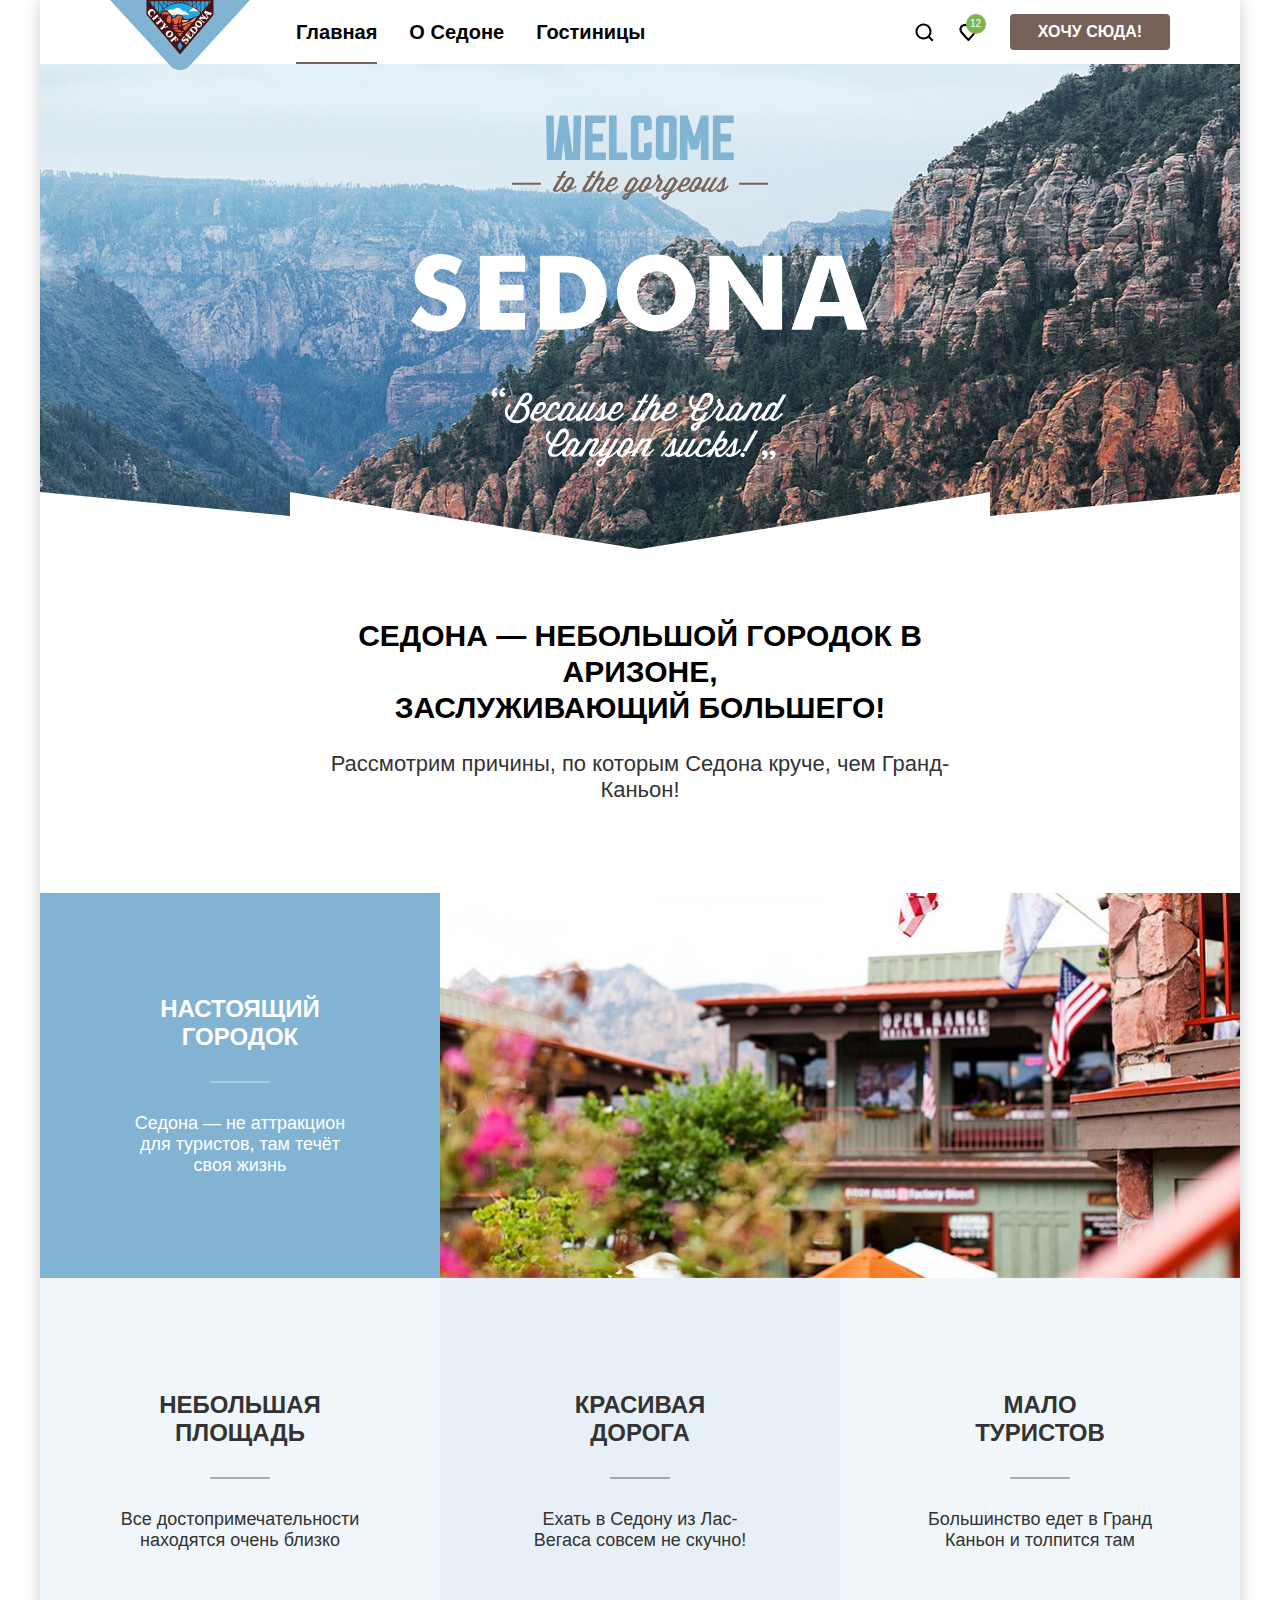
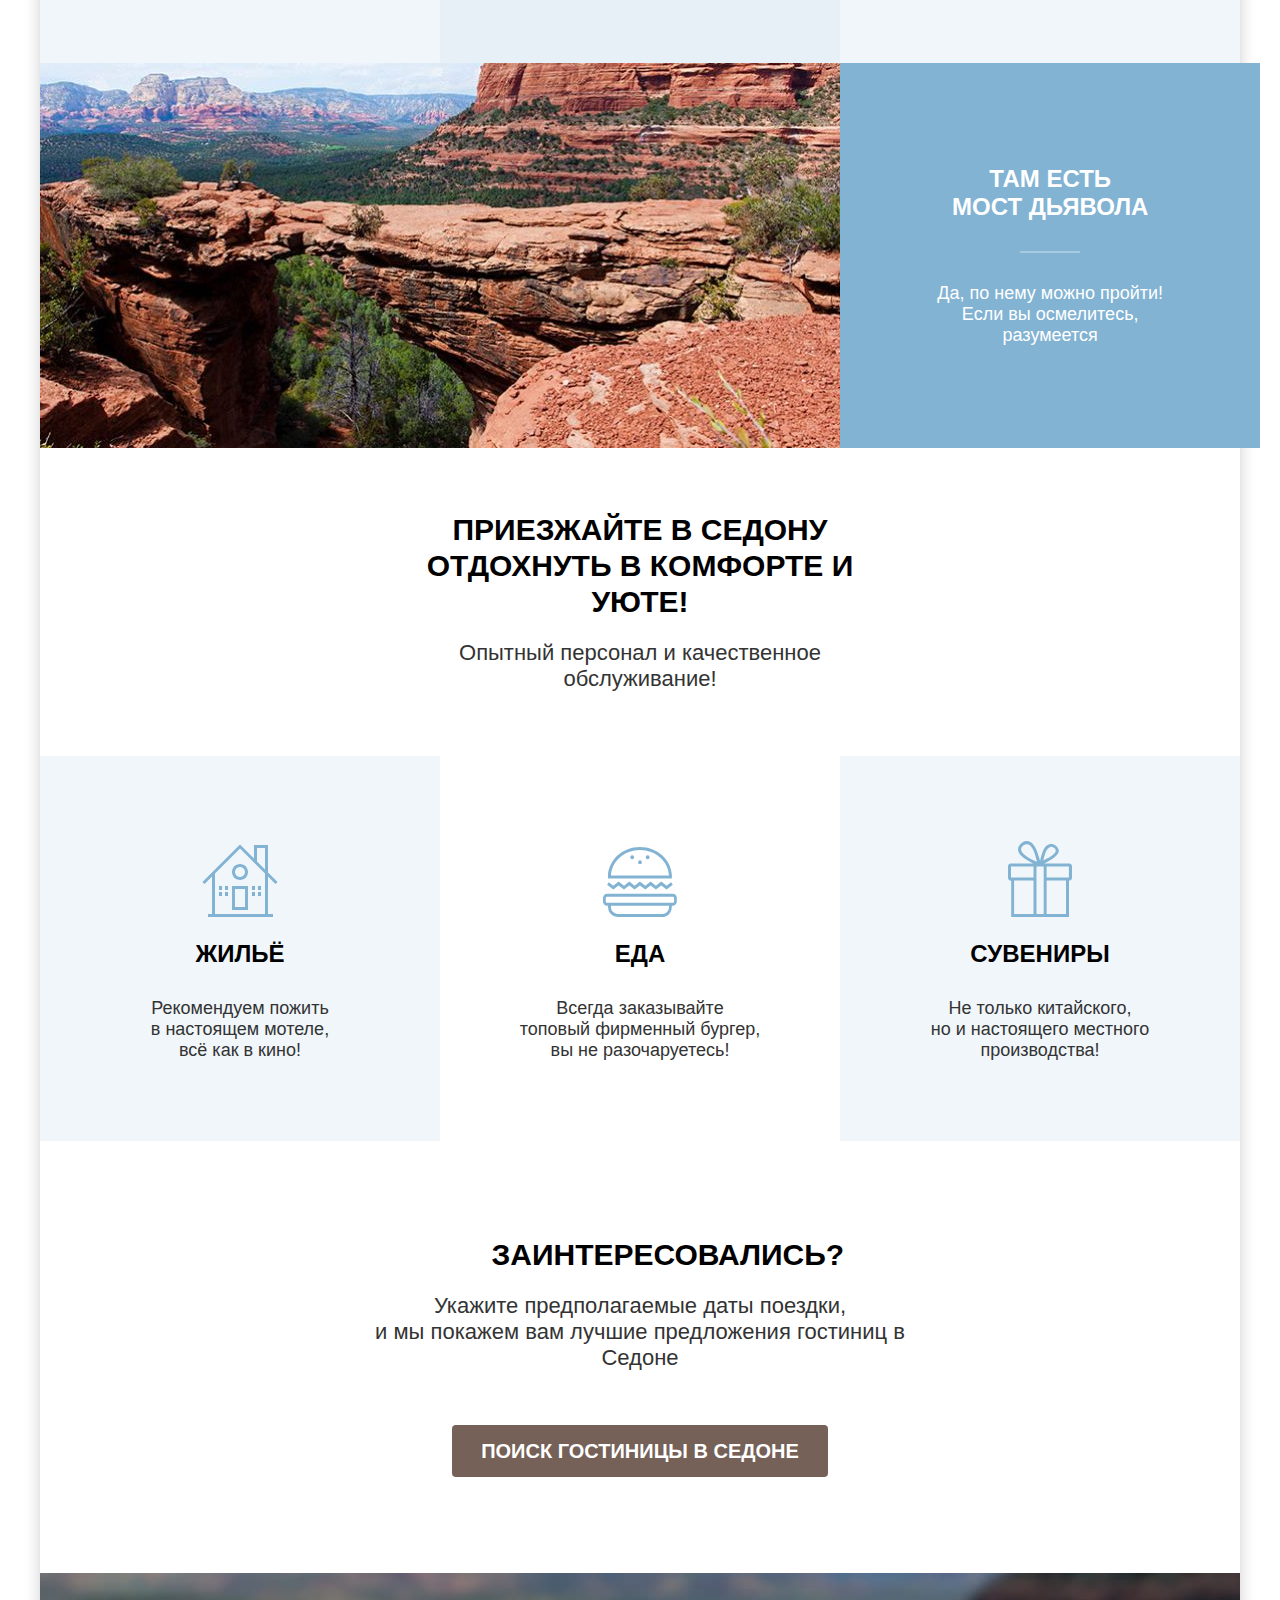
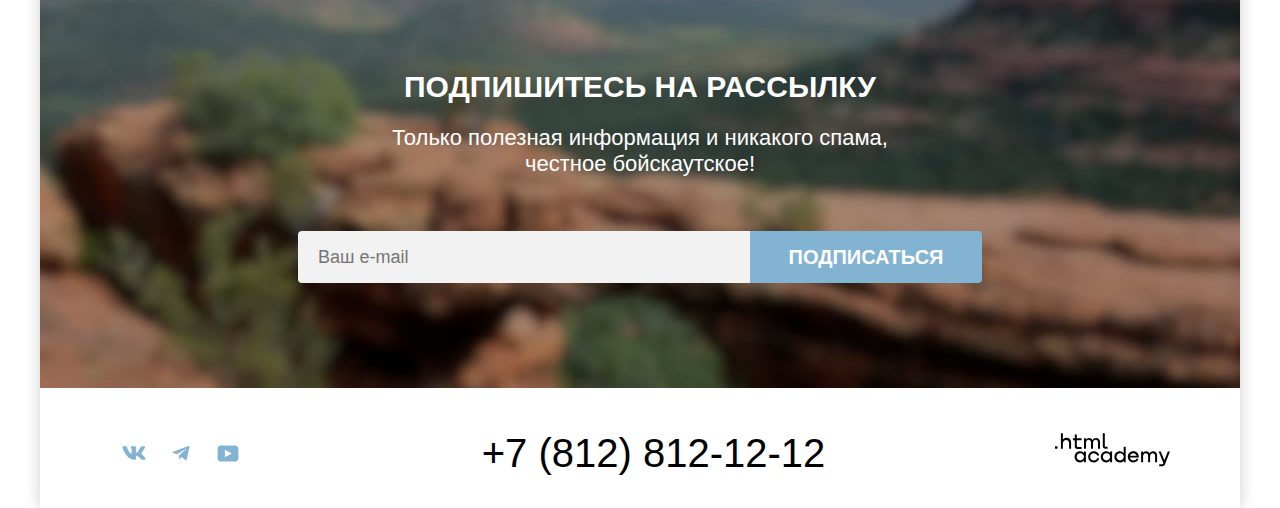
==== commit 6a9d60a6: "Merge pull request #2 from Trogovitsky/master" ====
--- a/index.html
+++ b/index.html
@@ -3,300 +3,231 @@
 
   <head>
     <meta charset="utf-8">
-    <meta name="viewport" content="width=device-width, initial-scale=1.0">
-    <title>Sedona: главная</title>
-    <link rel="icon" sizes="32x32" href="favicon.ico">
-    <link rel="stylesheet" href="styles/styles.css">
+    <title>Добро пожаловать в Седону</title>
+    <link href="styles/styles.css" rel="stylesheet">
+    <link rel="icon" href="favicon.ico" sizes="32x32">
   </head>
 
-  <body>
+  <body class="page">
     <div class="page-container">
-
       <header class="page-header" data-test="header">
-        <a class="logo" href="index.html">
-          <img class="logo-image" src="images/logo.svg" width="140" height="70" alt="Логотип сайта">
-          <h1 class="visually-hidden">City of Sedona</h1>
-        </a>
-        <nav class="navigation">
-          <ul class="navigation-list">
-            <li class="navigation-item">
-              <a class="navigation-link text-link navigation-link-current">Главная</a>
-            </li>
-            <li class="navigation-item">
-              <a class="navigation-link text-link" href="#">О Седоне</a>
-            </li>
-            <li class="navigation-item">
-              <a class="navigation-link text-link" href="catalog.html">Гостиницы</a>
-            </li>
-          </ul>
-
-          <ul class="navigation-list navigation-icon-list">
-            <li class="navigation-item navigation-icon-item">
-              <a class="navigation-link navigation-icon icon-with-svg text-link" href="#">
-                <svg width="21" height="20" viewBox="0 0 21 20" xmlns="http://www.w3.org/2000/svg" fill="currentColor">
-                  <path d="M19.8928 18.0083L16.1928 14.3287C17.1928 13.0359 17.8928 11.3453 17.8928 9.4558C17.8928 5.08011 14.2928 1.5 9.89282 1.5C5.49282 1.5 1.89282 5.17956 1.89282 9.55525C1.89282 13.9309 5.49282 17.511 9.89282 17.511C11.6928 17.511 13.3928 16.9144 14.7928 15.8204L18.4928 19.5L19.8928 18.0083ZM9.89282 15.5221C6.59282 15.5221 3.89282 12.837 3.89282 9.55525C3.89282 6.27348 6.59282 3.5884 9.89282 3.5884C13.1928 3.5884 15.8928 6.27348 15.8928 9.55525C15.8928 12.837 13.1928 15.5221 9.89282 15.5221Z" />
-                </svg>
+        <nav class="main-nav">
+          <a class="logo" href="index.html">
+            <img class="logo-image" src="images/logo.svg" width="140" height="70" alt="Логотип сайта Седона">
+          </a>
+          <ul class="nav-list">
+            <li class="nav-item">
+              <a class="nav-link current" href="index.html">Главная</a>
+            </li>
+            <li class="nav-item">
+              <a class="nav-link" href="#">О Седоне</a>
+            </li>
+            <li class="nav-item">
+              <a class="nav-link" href="catalog.html">Гостиницы</a>
+            </li>
+          </ul>
+          <ul class="user-menu-list">
+            <li class="user-menu-item">
+              <a class="user-menu-link search-link" href="#">
                 <span class="visually-hidden">Поиск</span>
               </a>
             </li>
-            <li class="navigation-item navigation-icon-item">
-              <a class="navigation-link navigation-icon icon-with-svg navigation-icon-liked" href="#">
-                <svg width="21" height="20" viewBox="0 0 21 20" xmlns="http://www.w3.org/2000/svg">
-                  <path d="M10.2928 19C9.99282 19 9.69282 18.9 9.49282 18.6C4.09282 12.5 2.79282 11.1 2.49282 10.7C1.79282 9.8 1.39282 8.6 1.39282 7.4C1.39282 4.4 3.79282 2 6.89282 2C8.19282 2 9.39282 2.5 10.3928 3.3C11.3928 2.5 12.6928 2 13.8928 2C16.8928 2 19.3928 4.4 19.3928 7.4C19.3928 8.7 18.8928 9.9 18.0928 10.8L11.0928 18.7C10.8928 18.9 10.6928 19 10.2928 19ZM4.29282 9.5C4.59282 9.9 7.79282 13.5 10.3928 16.4L16.5928 9.4C17.0928 8.9 17.2928 8.2 17.2928 7.4C17.2928 5.6 15.7928 4.1 13.9928 4.1C12.9928 4.1 11.9928 4.6 11.2928 5.4C10.9928 5.7 10.6928 5.8 10.3928 5.8C10.0928 5.8 9.79282 5.6 9.59282 5.4C8.89282 4.6 7.89282 4.1 6.89282 4.1C5.09282 4.1 3.59282 5.6 3.59282 7.4C3.49282 8.3 3.89282 9 4.29282 9.5C4.19282 9.5 4.19282 9.5 4.29282 9.5Z"/>
-                  </svg>
-                <span class="visually-hidden">Отелей в избранном:</span>
-                <span class="navigation-icon-liked-count">12</span>
-              </a>
+            <li class="user-menu-item">
+              <a class="user-menu-link favority-link" href="#">
+                <span class="visually-hidden">Гостиниц в изранном</span>
+                <span class="like-number-icon">12</span>
+              </a>
+            </li>
+            <li class="user-menu-item want-here-button">
+              <a class="button want-here" href="#">Хочу сюда!</a>
             </li>
           </ul>
         </nav>
-        <a class="header-link button button-maroon" href="#">Хочу сюда!</a>
       </header>
 
       <main class="page-main" data-test="main">
         <section class="hero" data-test="hero">
-          <h2 class="visually-hidden">Слоган</h2>
-          <img class="hero-slogan" src="images/welcome.svg" width="458" height="352"
+          <h1 class="visually-hidden">
+            Добро пожаловать в Седону</h1>
+          <img src="images/welcome.svg" width="458" height="352"
             alt="Welcome to the gorgeous Sedona, because the Grand Canyon sucks!">
         </section>
-
-        <section class="features" data-test="advantages">
-          <header class="features-header">
-            <h2 class="features-title section-title">Седона — небольшой городок в Аризоне, заслуживающий большего!</h2>
-            <p class="features-desc section-desc">Рассмотрим причины, по которым Седона круче, чем Гранд-Каньон!</p>
-          </header>
-
-          <ul class="features-list list-square">
-            <li class="features-item features-item-with-image">
-              <div class="list-square-item">
-                <h3 class="features-item-title list-square-item-title">Настоящий городок</h3>
-                <p class="features-item-desc list-square-item-desc section-text-color-light">
-                  Седона — не аттракцион для туристов, там течёт своя жизнь
+        <section class="advantages" data-test="advantages">
+          <div class="advantages-title">
+            <h2>Седона — небольшой городок в Аризоне,<br> заслуживающий большего!</h2>
+            <p class="advantages-main-discription">Рассмотрим причины, по которым Седона круче, чем Гранд-Каньон!</p>
+          </div>
+          <ul class="advantages-list">
+            <li class="advantages-item advantages-background">
+              <div class="background-title">
+                <h3>Настоящий городок</h3>
+                <p class="advantages-description order-1">Седона — не аттракцион для туристов, там течёт своя жизнь</p>
+              </div>
+              <img src="images/feature-1.jpg" width="800" height="385"
+                alt="Дом с открытой мансардой на фоне гор">
+            </li>
+            <li class="advantages-item opacity-12">
+              <h3>Небольшая площадь</h3>
+              <p class="advantages-description">Все&nbsp;достопримечательности находятся очень близко</p>
+            </li>
+            <li class="advantages-item opacity-20">
+              <h3>Красивая дорога</h3>
+              <p class="advantages-description">Ехать в Седону из Лас-Вегаса совсем не скучно!</p>
+            </li>
+            <li class="advantages-item opacity-12">
+              <h3>Мало туристов</h3>
+              <p class="advantages-description">Большинство едет в Гранд Каньон и толпится там</p>
+            </li>
+            <li class="advantages-item advantages-background-revers">
+              <div class="background-title">
+                <h3>Там есть мост&nbsp;дьявола</h3>
+                <p class="advantages-description">Да, по нему можно пройти! Если вы осмелитесь, разумеется</p>
+              </div>
+              <img src="images/feature-2.jpg" width="800" height="385" alt="Каменный мост через каньон">
+            </li>
+          </ul>
+        </section>
+        <section class="services" data-test="service">
+          <div class="services-title">
+            <h2>Приезжайте в Седону отдохнуть в комфорте и уюте!</h2>
+            <p>Опытный персонал и качественное обслуживание!</p>
+          </div>
+          <ul class="services-list">
+            <li class="services-item housing">
+              <h3>Жильё</h3>
+              <p class="services-description">Рекомендуем пожить<br> в настоящем мотеле,<br> всё как в кино!</p>
+            </li>
+            <li class="services-item food">
+              <h3>Еда</h3>
+              <p class="services-description">Всегда заказывайте топовый&nbsp;фирменный&nbsp;бургер, вы не
+                разочаруетесь!</p>
+            </li>
+            <li class="services-item gifts">
+              <h3>Сувениры</h3>
+              <p class="services-description">Не только китайского,<br> но и настоящего местного производства!</p>
+            </li>
+          </ul>
+        </section>
+        <section class="hotels" data-test="search">
+          <div class="hotels-title">
+            <h2>Заинтересовались?</h2>
+            <p>Укажите предполагаемые даты поездки,<br> и мы покажем вам лучшие предложения гостиниц в Седоне</p>
+          </div>
+          <button class="button search-hotel" type="button">Поиск гостиницы в Седоне</button>
+        </section>
+        <section class="subscribe" data-test="subscribe">
+          <div class="subscribe-title">
+            <h2>Подпишитесь на рассылку</h2>
+            <p>Только полезная информация и никакого спама, честное&nbsp;бойскаутское!</p>
+          </div>
+          <form class="subscribe-form" action="https://echo.htmlacademy.ru/" method="post">
+            <label for="email">
+              <span class="visually-hidden">Ваш e-mail</span>
+              <input type="email" name="email-data" id="email" placeholder="Ваш e-mail" required>
+            </label>
+            <button class="subscribe-button" type="submit">Подписаться</button>
+          </form>
+        </section>
+      </main>
+
+      <footer class="page-footer" data-test="footer">
+        <div class="footer-wrapper">
+          <h2 class="visually-hidden">Мы в социальных сетях</h2>
+          <ul class="social-list">
+            <li class="social-item">
+              <a class="social-link vk" href="https://vk.com/htmlacademy">
+                <span class="visually-hidden">VKontakte</span>
+              </a>
+            </li>
+            <li class="social-item">
+              <a class="social-link twitter" href="https://t.me/htmlacademy">
+                <span class="visually-hidden">Twitter</span>
+              </a>
+            </li>
+            <li class="social-item">
+              <a class="social-link youtube" href="https://www.youtube.com/user/htmlacademyru">
+                <span class="visually-hidden">Youtube</span>
+              </a>
+            </li>
+          </ul>
+          <div class="contacts">
+            <a class="phone-number" href="tel:+78128121212">+7 (812) 812-12-12</a>
+          </div>
+          <a class="developer-link" href="https://htmlacademy.ru/intensive/htmlcss">
+            <span class="visually-hidden">Переход на сайт разработчика</span>
+            <svg class="developer-image" xmlns="http://www.w3.org/2000/svg" width="115" height="34" fill="none">
+              <path
+                d="M0 13.256v2.6h2.5v-2.6H0ZM11.6 4.856c-1.6 0-2.8.7-3.6 1.7h-.1v-6.2h-2v15.5h2v-5.3c0-2.1 1.3-3.6 3.3-3.6 1.8 0 2.9 1.4 2.9 3.2v5.7h2v-6.1c.1-3-1.8-4.9-4.5-4.9ZM26.6 5.156h-4.8v-3.7h-2v3.8h-1.9v2h1.9v6c0 1.7 1 2.7 2.7 2.7h4.1v-2h-3.7c-.7 0-1.1-.4-1.1-1.1v-5.7h4.8v-2ZM41.1 4.956c-1.6 0-2.9.8-3.5 2.1h-.1c-.6-1.2-1.8-2.1-3.4-2.1-1.4 0-2.5.8-3.1 1.8h-.1v-1.6H29v10.6h2v-5.4c0-2 1-3.5 2.6-3.5 1.5 0 2.4 1 2.4 2.6v6.3h2v-5.6c0-2.4 1.4-3.3 2.6-3.3 1.5 0 2.4 1 2.4 2.6v6.3h2v-6.5c.1-2.5-1.4-4.3-3.9-4.3ZM47.8 13.056c0 1.7 1 2.7 2.8 2.7h2v-2h-1.7c-.7 0-1.1-.4-1.1-1.1V.356h-2v12.7ZM28.9 20.056c-.9-1.1-2.2-1.8-3.9-1.8-3.1 0-5.4 2.3-5.4 5.6s2.3 5.6 5.4 5.6c1.8 0 3-.8 3.8-1.9h.1v1.6h2v-10.6h-2v1.5Zm-3.6 7.4c-2.2 0-3.6-1.6-3.6-3.6s1.4-3.6 3.6-3.6 3.6 1.6 3.6 3.6c0 1.9-1.4 3.6-3.6 3.6ZM44.2 22.356c-.5-2.4-2.6-4.1-5.4-4.1-3.4 0-5.6 2.5-5.6 5.6 0 3.1 2.2 5.6 5.6 5.6 2.8 0 4.9-1.8 5.4-4.2h-2.1c-.4 1.3-1.7 2.3-3.3 2.3-2.2 0-3.6-1.6-3.6-3.6s1.4-3.6 3.6-3.6c1.6 0 2.8 1 3.3 2.2h2.1v-.2ZM55.1 20.056c-.9-1.1-2.2-1.8-3.9-1.8-3.1 0-5.4 2.3-5.4 5.6s2.3 5.6 5.4 5.6c1.8 0 3-.8 3.8-1.9h.1v1.6h2v-10.6h-2v1.5Zm-3.6 7.4c-2.2 0-3.6-1.6-3.6-3.6s1.4-3.6 3.6-3.6 3.6 1.6 3.6 3.6c0 1.9-1.5 3.6-3.6 3.6ZM68.7 20.156c-.9-1.1-2.2-1.9-3.9-1.9-3.1 0-5.4 2.3-5.4 5.6s2.2 5.6 5.4 5.6c1.7 0 3-.8 3.8-1.8h.1v1.5h2v-15.4h-2v6.4Zm-3.6 7.3c-2.2 0-3.6-1.6-3.6-3.6s1.4-3.6 3.6-3.6 3.6 1.6 3.6 3.6c-.1 2-1.5 3.6-3.6 3.6ZM78.3 18.256c-3.3 0-5.5 2.5-5.5 5.6 0 3 2.1 5.6 5.5 5.6 2.5 0 4.5-1.3 5.2-3.6h-2.1c-.5 1-1.6 1.6-3 1.6-1.9 0-3.3-1.3-3.4-2.9h8.8c.2-3.6-2-6.3-5.5-6.3Zm0 1.9c1.7 0 3 1 3.3 2.6h-6.5c.3-1.5 1.5-2.6 3.2-2.6ZM98.2 18.256c-1.6 0-2.9.8-3.6 2h-.1c-.6-1.2-1.8-2-3.4-2-1.4 0-2.5.7-3.1 1.8v-1.5h-1.9v10.6h2v-5.4c0-2 1-3.4 2.6-3.5 1.5 0 2.4 1 2.4 2.6v6.3h2v-5.6c0-2.4 1.4-3.3 2.6-3.3 1.5 0 2.4 1 2.4 2.6v6.3h2v-6.5c.1-2.6-1.4-4.4-3.9-4.4ZM109.4 27.356l-3.6-8.9h-2.2l4.8 11.6c-.3.9-.7 1.2-1.7 1.2h-2.5v2h2.5c1.8 0 2.8-.8 3.5-2.6l4.7-12.2h-2.1l-3.4 8.9Z" />
+            </svg>
+          </a>
+        </div>
+      </footer>
+      <div class="modal-container modal-container-close">
+        <div class="modal modal-auth">
+          <section class="modal-content">
+            <h2 class="modal-title">Поиск гостиницы в Седоне</h2>
+            <form class="auth-form" action="https://echo.htmlacademy.ru/" method="post">
+              <p class="field-group calendar">
+                <label class="field-group-label" for="auth-date-one">Дата Заезда:</label>
+                <input class="auth-form-field field" type="text" id="auth-date-one" name="auth-date-one"
+                  placeholder="Укажите дату" value="27 апреля 2020" required>
+                <span class="red">Мы не можем отправить вас в прошлое.</span>
+              </p>
+              <p class="field-group calendar">
+                <label class="field-group-label" for="auth-date-two">Дата Выезда:</label>
+                <input class="auth-form-field field" type="text" id="auth-date-two" name="auth-date-two"
+                  placeholder="Укажите дату" value="1 сентября 2023" required>
+                <span>На эти даты есть свободные номера. Пока есть.</span>
+              </p>
+              <div class="visitors-wrapper">
+                <p class="field-group-visitors visitors-adults">
+                  <label class="field-group-label adults" for="adults">Взрослые:</label>
+                  <button class="visitors-button button-minus" type="button">
+                    <span class="visually-hidden">Уменьшение количества взрослых</span>
+                  </button>
+                  <input class="auth-form-field field" type="text" id="adults" name="adults" placeholder="0" value="2">
+                  <button class="visitors-button button-plus" type="button">
+                    <svg xmlns="http://www.w3.org/2000/svg" width="14" height="14" fill="none">
+                    <path fill="none" fill-opacity="none" d="M14 6H8V0H6v6H0v2h6v6h2V8h6V6Z"/></svg>
+                    <span class="visually-hidden">Увеличение количества взрослых</span>
+                  </button>
+                </p>
+                <p class="field-group-visitors visitors-children">
+                  <span class="field-group-label children-label">
+                    <label class="field-group-label children" for="children">Дети:</label>
+                    <span class="tooltip">
+                      <button class="tooltip-toggle" type="button">
+                        <svg class="tooltip-icon" xmlns="http://www.w3.org/2000/svg" width="26" height="26" fill="none">
+                          <circle cx="13" cy="13" r="13" />
+                          <path fill="#fff" fill-rule="evenodd" d="M12 7h2v2h-2V7Zm2 12h-2v-9h2v9Z"
+                            clip-rule="evenodd" />
+                        </svg>
+                        <span class="visually-hidden">Открыть подсказку</span>
+                      </button>
+                      <span class="tooltip-text">Укажите количество детей, которые будут с вами, возраст которых от 6 до
+                        18 лет. Дети до 6 лет размещаются бесплатно.</span>
+                    </span>
+                  </span>
+                  <button class="visitors-button button-minus" type="button">
+                    <span class="visually-hidden">Уменьшение количества детей</span>
+                  </button>
+                  <input class="auth-form-field field" type="text" id="children" name="children" placeholder="0"
+                    value="2">
+                  <button class="visitors-button button-plus" type="button">
+                    <svg xmlns="http://www.w3.org/2000/svg" width="14" height="14" fill="none">
+                    <path fill="none" fill-opacity="none" d="M14 6H8V0H6v6H0v2h6v6h2V8h6V6Z"/></svg>
+                    <span class="visually-hidden">Увеличение количества детей</span>
+                  </button>
                 </p>
               </div>
-              <img class="features-item-image" src="images/feature-1.jpg" width="800" height="385"
-                alt="Кафе вдали, рядом зелень">
-            </li>
-            <li class="features-item list-square-item">
-              <h3 class="features-item-title list-square-item-title">Небольшая площадь</h3>
-              <p class="features-item-desc list-square-item-desc">Все достопримечательности находятся очень близко</p>
-            </li>
-            <li class="features-item list-square-item">
-              <h3 class="features-item-title list-square-item-title">Красивая<br>дорога</h3>
-              <p class="features-item-desc list-square-item-desc">Ехать в Седону из Лас-Вегаса совсем не скучно!</p>
-            </li>
-            <li class="features-item list-square-item">
-              <h3 class="features-item-title list-square-item-title">Мало<br>туристов</h3>
-              <p class="features-item-desc list-square-item-desc">Большинство едет в Гранд Каньон и толпится там</p>
-            </li>
-            <li class="features-item features-item-with-image">
-              <img class="features-item-image" src="images/feature-2.jpg" width="800" height="385"
-                alt="Каньон вид сверху">
-              <div class="list-square-item">
-                <h3 class="features-item-title list-square-item-title">Там есть <br>мост дьявола</h3>
-                <p class="features-item-desc list-square-item-desc section-text-color-light">
-                  Да, по нему можно пройти! Если вы осмелитесь, разумеется
-                </p>
-              </div>
-            </li>
-          </ul>
-        </section>
-
-        <section class="advantages" data-test="advantages">
-
-          <header class="advantages-header">
-            <h2 class="visually-hidden">Преимущества</h2>
-            <p class="advantages-title section-title">Приезжайте в Седону отдохнуть в комфорте и уюте!</p>
-            <p class="advantages-desc section-desc">Опытный персонал и качественное обслуживание!</p>
-          </header>
-
-          <ul class="advantages-list list-square">
-            <li class="advantages-item list-square-item">
-              <h3 class="advantages-item-title list-square-item-title list-item-icon list-item-icon-house">Жильё</h3>
-              <p class="advantages-item-desc list-square-item-desc">Рекомендуем пожить <br>в настоящем мотеле, <br>всё
-                как в
-                кино!
-              </p>
-            </li>
-            <li class="advantages-item list-square-item">
-              <h3 class="advantages-item-title list-square-item-title list-item-icon list-item-icon-eating">Еда</h3>
-              <p class="advantages-item-desc list-square-item-desc">Всегда заказывайте топовый фирменный бургер, вы не
-                разочаруетесь!</p>
-            </li>
-            <li class="advantages-item list-square-item">
-              <h3 class="advantages-item-title list-square-item-title list-item-icon list-item-icon-souvenir">Сувениры
-              </h3>
-              <p class="advantages-item-desc list-square-item-desc">Не только китайского, <br>но и настоящего местного
-                производства!</p>
-            </li>
-          </ul>
-
-        </section>
-
-        <section class="search" data-test="search">
-
-          <header class="search-header">
-            <h2 class="visually-hidden">Поиск гостиниц</h2>
-            <p class="search-title section-title">Заинтересовались?</p>
-            <p class="search-desc section-desc">Укажите предполагаемые даты поездки, <br>и мы покажем вам лучшие
-              предложения гостиниц в Седоне</p>
-          </header>
-
-          <button class="button button-larger" type="button">Поиск гостиницы в Седоне</button>
-
-        </section>
-
-        <footer class="inner-footer">
-          <section class="subscribe subscribe-background-image" data-test="subscribe">
-            <header class="subscribe-header">
-              <h2 class="subscribe-title section-title">Подпишитесь на рассылку</h2>
-              <p class="subscribe-desc section-desc">Только полезная информация и никакого спама,
-                честное бойскаутское!</p>
-            </header>
-
-            <form class="subscribe-form" action="https://echo.htmlacademy.ru/" method="post">
-              <label class="subscribe-form-label visually-hidden" for="subscribe-form-email">Ваш e-mail</label>
-              <input class="subscribe-form-email input" id="subscribe-form-email" type="email" name="email"
-                placeholder="Ваш e-mail" required>
-              <button class="subscribe-form-submit button button-larger button-blue" type="submit">Подписаться</button>
+              <button class="search-hotel-button" type="submit">Найти</button>
             </form>
+            <button class="modal-close-button" type="button">
+              <svg xmlns="http://www.w3.org/2000/svg" width="15" height="15" fill="none">
+              <path fill="none" d="M14.49 1.783 13.199.49 7.49 6.198 1.783.491.49 1.783 6.198 7.49.49 13.198l1.293 1.293L7.49 8.783l5.708 5.708 1.293-1.293-5.708-5.707 5.708-5.708Z"/></svg>
+              <span class="visually-hidden">Закрыть</span>
+            </button>
           </section>
-        </footer>
-
-      </main>
-      <footer class="page-footer" data-test="footer">
-        <section class="footer-social">
-          <h2 class="visually-hidden">Социальные сети</h2>
-          <ul class="footer-social-list">
-            <li class="footer-social-item">
-              <a class="footer-social-link footer-icon icon-with-svg" href="https://vk.com/htmlacademy" target="_blank" rel="noreferrer noopener">
-                <svg aria-hidden="true" focusable="false" xmlns="http://www.w3.org/2000/svg" width="25" height="14" viewBox="0 0 25 14">
-                  <path fill-rule="evenodd" d="M23.95.95c.17-.55 0-.95-.8-.95h-2.62c-.67 0-.98.35-1.14.73 0 0-1.34 3.2-3.23 5.27-.61.6-.89.8-1.22.8-.17 0-.42-.2-.42-.74V.95c0-.66-.19-.95-.74-.95H9.65c-.42 0-.67.3-.67.6 0 .61.95.76 1.05 2.5v3.8c0 .84-.16.99-.5.99-.88 0-3.05-3.21-4.33-6.89-.25-.71-.5-1-1.17-1H1.4C.65 0 .5.35.5.73c0 .68.89 4.07 4.14 8.55C6.81 12.34 9.87 14 12.65 14c1.67 0 1.88-.37 1.88-1v-2.32c0-.73.16-.88.68-.88.4 0 1.06.2 2.62 1.67C19.61 13.22 19.9 14 20.9 14h2.63c.75 0 1.13-.37.91-1.1-.24-.72-1.09-1.77-2.22-3.02-.6-.7-1.53-1.47-1.8-1.86-.4-.49-.28-.7 0-1.14 0 0 3.2-4.43 3.53-5.93Z" clip-rule="evenodd" />
-                </svg>
-                <span class="visually-hidden">Вконтакте</span>
-              </a>
-            </li>
-            <li class="footer-social-item">
-              <a class="footer-social-link footer-icon icon-with-svg" href="https://t.me/htmlacademy" target="_blank" rel="noreferrer noopener">
-                <svg aria-hidden="true" focusable="false" xmlns="http://www.w3.org/2000/svg" width="19" height="16" viewBox="0 0 19 16">
-                  <path d="m17.3.1-16 6.1c-1 .5-1 1-.2 1.4l4.1 1.2 9.5-6c.5-.2.9 0 .5.2l-7.6 7-.3 4.2c.4 0 .6-.2.8-.4l2-2 4.1 3c.8.5 1.3.3 1.5-.6l2.7-12.8C18.7.3 18-.2 17.3 0Z" />
-                </svg>
-                <span class="visually-hidden">Telegram</span>
-              </a>
-            </li>
-            <li class="footer-social-item">
-              <a class="footer-social-link footer-icon icon-with-svg" href="https://www.youtube.com/user/htmlacademyru" target="_blank" rel="noreferrer noopener">
-                <svg aria-hidden="true" focusable="false" xmlns="http://www.w3.org/2000/svg" width="23" height="18" viewBox="0 0 23 18">
-                  <path d="M19.1.5H3.7C1.8.5.5 2.1.5 3.9v10c0 2 1.3 3.6 3.2 3.6h15.6c1.7 0 3.2-1.6 3.2-3.4V3.9C22.3 2.1 21 .5 19.1.5ZM8.1 13V5l7.4 4-7.3 4Z" />
-                </svg>
-                <span class="visually-hidden">Youtube</span>
-              </a>
-            </li>
-          </ul>
-        </section>
-
-        <section class="footer-phone">
-          <h2 class="visually-hidden">Контактный телефон</h2>
-          <address class="footer-phone-wrapper"><a class="footer-phone-link text-link" href="tel:+78128121212">+7 (812)
-              812-12-12</a></address>
-        </section>
-
-        <section class="footer-partners">
-          <h2 class="visually-hidden">Партнеры</h2>
-          <a class="footer-partners-link text-link" href="https://htmlacademy.ru/intensive/htmlcss">
-            <svg xmlns="http://www.w3.org/2000/svg" width="115" height="34" viewBox="0 0 115 34">
-              <path d="M0 13.26v2.6h2.5v-2.6H0ZM11.6 4.86c-1.6 0-2.8.7-3.6 1.7h-.1V.36h-2v15.5h2v-5.3c0-2.1 1.3-3.6 3.3-3.6 1.8 0 2.9 1.4 2.9 3.2v5.7h2v-6.1c.1-3-1.8-4.9-4.5-4.9ZM26.6 5.16h-4.8v-3.7h-2v3.8h-1.9v2h1.9v6c0 1.7 1 2.7 2.7 2.7h4.1v-2h-3.7c-.7 0-1.1-.4-1.1-1.1v-5.7h4.8v-2ZM41.1 4.96c-1.6 0-2.9.8-3.5 2.1h-.1c-.6-1.2-1.8-2.1-3.4-2.1-1.4 0-2.5.8-3.1 1.8h-.1v-1.6H29v10.6h2v-5.4c0-2 1-3.5 2.6-3.5 1.5 0 2.4 1 2.4 2.6v6.3h2v-5.6c0-2.4 1.4-3.3 2.6-3.3 1.5 0 2.4 1 2.4 2.6v6.3h2v-6.5c.1-2.5-1.4-4.3-3.9-4.3ZM47.8 13.06c0 1.7 1 2.7 2.8 2.7h2v-2h-1.7c-.7 0-1.1-.4-1.1-1.1V.36h-2v12.7ZM28.9 20.06c-.9-1.1-2.2-1.8-3.9-1.8-3.1 0-5.4 2.3-5.4 5.6s2.3 5.6 5.4 5.6c1.8 0 3-.8 3.8-1.9h.1v1.6h2v-10.6h-2v1.5Zm-3.6 7.4c-2.2 0-3.6-1.6-3.6-3.6s1.4-3.6 3.6-3.6 3.6 1.6 3.6 3.6c0 1.9-1.4 3.6-3.6 3.6ZM44.2 22.36c-.5-2.4-2.6-4.1-5.4-4.1a5.4 5.4 0 0 0-5.6 5.6c0 3.1 2.2 5.6 5.6 5.6 2.8 0 4.9-1.8 5.4-4.2h-2.1a3.4 3.4 0 0 1-3.3 2.3c-2.2 0-3.6-1.6-3.6-3.6s1.4-3.6 3.6-3.6c1.6 0 2.8 1 3.3 2.2h2.1v-.2ZM55.1 20.06c-.9-1.1-2.2-1.8-3.9-1.8-3.1 0-5.4 2.3-5.4 5.6s2.3 5.6 5.4 5.6c1.8 0 3-.8 3.8-1.9h.1v1.6h2v-10.6h-2v1.5Zm-3.6 7.4c-2.2 0-3.6-1.6-3.6-3.6s1.4-3.6 3.6-3.6 3.6 1.6 3.6 3.6c0 1.9-1.5 3.6-3.6 3.6ZM68.7 20.16c-.9-1.1-2.2-1.9-3.9-1.9-3.1 0-5.4 2.3-5.4 5.6s2.2 5.6 5.4 5.6c1.7 0 3-.8 3.8-1.8h.1v1.5h2v-15.4h-2v6.4Zm-3.6 7.3c-2.2 0-3.6-1.6-3.6-3.6s1.4-3.6 3.6-3.6 3.6 1.6 3.6 3.6c-.1 2-1.5 3.6-3.6 3.6ZM78.3 18.26c-3.3 0-5.5 2.5-5.5 5.6 0 3 2.1 5.6 5.5 5.6 2.5 0 4.5-1.3 5.2-3.6h-2.1c-.5 1-1.6 1.6-3 1.6-1.9 0-3.3-1.3-3.4-2.9h8.8c.2-3.6-2-6.3-5.5-6.3Zm0 1.9c1.7 0 3 1 3.3 2.6h-6.5c.3-1.5 1.5-2.6 3.2-2.6ZM98.2 18.26c-1.6 0-2.9.8-3.6 2h-.1c-.6-1.2-1.8-2-3.4-2-1.4 0-2.5.7-3.1 1.8v-1.5h-1.9v10.6h2v-5.4c0-2 1-3.4 2.6-3.5 1.5 0 2.4 1 2.4 2.6v6.3h2v-5.6c0-2.4 1.4-3.3 2.6-3.3 1.5 0 2.4 1 2.4 2.6v6.3h2v-6.5c.1-2.6-1.4-4.4-3.9-4.4ZM109.4 27.36l-3.6-8.9h-2.2l4.8 11.6c-.3.9-.7 1.2-1.7 1.2h-2.5v2h2.5c1.8 0 2.8-.8 3.5-2.6l4.7-12.2h-2.1l-3.4 8.9Z" />
-            </svg>
-            <span class="visually-hidden">HtmlAcademy</span>
-          </a>
-        </section>
-
-      </footer>
-    </div>
-
-          <div class="modal-container-search-hotels close-modal-search-hotels">
-        <div class="modal">
-          <section class="modal-search">
-            <h2 class="modal-search-title">Поиск гостиницы в Седоне</h2>
-            <form class="search-hotels-form" action="https://echo.htmlacademy.ru" method="GET">
-              <label class="date-parameter check-in-message">
-                <span class="placeholder-text">Дата Заезда:</span>
-                <input class="input-text-field check-in-date" type="text" name="check-in-date"
-                  placeholder="Дата заселения" value="27 апреля 2020">
-              </label>
-              <label class="date-parameter check-out-message">
-                <span class="placeholder-text">Дата Выезда:</span>
-                <input class="input-text-field check-out-date" type="text" name="check-out-date"
-                  placeholder="Дата выселения" value="1 сентября 2023">
-              </label>
-
-              <div class="people-count-hotel-search">
-                <div class="count-parameter adults">
-                  <label class="placeholder-text" for="adults-count">Взрослые:</label>
-                  <button class="button-minus-one" type="button">
-                    <span class="visually-hidden">Минус 1</span>
-                    <svg class="minus-icon" aria-hidden="true" focusable="false" width="20" height="20"
-                      viewBox="0 0 20 20" fill="currentColor" xmlns="http://www.w3.org/2000/svg">
-                      <path d="M3 9V11H17V9H3Z" />
-                    </svg>
-                  </button>
-                  <input id="adults-count" class="input-text-field count-input" type="text" name="adults-count"
-                    placeholder="1" value="2">
-                  <button class="button-plus-one" type="button">
-                    <span class="visually-hidden">Плюс 1</span>
-                    <svg class="plus-icon" aria-hidden="true" focusable="false" xmlns="http://www.w3.org/2000/svg"
-                      width="20" height="20" viewBox="0 0 20 20" fill="currentColor">
-                      <path d="M17 9H11V3H9V9H3V11H9V17H11V11H17V9Z" />
-                    </svg>
-                  </button>
-                </div>
-                <div class="count-parameter children">
-                  <div class="placeholder-text">
-                    <label for="children-count">Дети:</label>
-                    <span class="tooltip">
-                      <button class="tooltip-toggle" type="button" aria-labelledby="tooltip-label-date">
-                        <svg class="tooltip-icon" width="26" height="26" viewBox="0 0 26 26"
-                          xmlns="http://www.w3.org/2000/svg">
-                          <circle cx="13" cy="13" r="13" />
-                          <path fill-rule="evenodd" clip-rule="evenodd" d="M12 7H14V9H12V7ZM14 19H12V10H14V19Z"
-                            fill="white" />
-                        </svg>
-                      </button>
-                      <span class="tooltip-text" role="tooltip" id="tooltip-label-date">Укажите количество детей,
-                        которые будут с вами, возраст которых от 6 до 18 лет. Дети до 6 лет размещаются
-                        бесплатно.</span>
-                    </span>
-                  </div>
-                  <button class="button-minus-one" type="button">
-                    <span class="visually-hidden">Минус 1</span>
-                    <svg class="minus-icon" aria-hidden="true" focusable="false" width="20" height="20"
-                      viewBox="0 0 20 20" fill="currentColor" xmlns="http://www.w3.org/2000/svg">
-                      <path d="M3 9V11H17V9H3Z" />
-                    </svg>
-                  </button>
-                  <input id="children-count" class="input-text-field count-input" type="text" name="children-count"
-                    placeholder="1" value="2">
-                  <button class="button-plus-one" type="button">
-                    <span class="visually-hidden">Плюс 1</span>
-                    <svg class="plus-icon" aria-hidden="true" focusable="false" xmlns="http://www.w3.org/2000/svg"
-                      width="20" height="20" viewBox="0 0 20 20" fill="currentColor">
-                      <path d="M17 9H11V3H9V9H3V11H9V17H11V11H17V9Z" />
-                    </svg>
-                  </button>
-                </div>
-              </div>
-
-              <button class="button btn-blue" type="submit">Найти</button>
-            </form>
-          </section>
-
-          <button class="modal-close-button">
-            <span class="visually-hidden">Закрыть окно</span>
-            <svg class="close-icon" aria-hidden="true" focusable="false" width="15" height="15" viewBox="0 0 15 15">
-              <path
-                d="M14.4905 1.78288L13.1982 0.49057L7.49048 6.19826L1.78279 0.49057L0.490479 1.78288L6.19817 7.49057L0.490479 13.1983L1.78279 14.4906L7.49048 8.78288L13.1982 14.4906L14.4905 13.1983L8.78279 7.49057L14.4905 1.78288Z" />
-            </svg>
-          </button>
         </div>
       </div>
     </div>
--- a/styles/styles.css
+++ b/styles/styles.css
@@ -14,144 +14,1432 @@
   font-display: swap;
 }
 
-:root {
-  /* текстовые элементы */
-  --text-basic: #000000;
-  --text-basic-semitransparent: rgba(0, 0, 0, 0.6);
-  --text-second: #333333;
-  --text-error: #FF5757;
-
-  --text-hover: #756157;
-  --text-focus: #756157;
-  --text-active: rgba(117, 97, 87, 0.3);
-
-  --text-background-default: #FFFFFF;
-  --text-background-hover: rgba(255, 255, 255, 0.6);
-  --text-background-active: rgba(255, 255, 255, 0.3);
-
-  --text-link-underline: #756257;
-
-  /* кнопки */
-  --button-text: #FFFFFF;
-  --button-text-active: rgba(255, 255, 255, 0.3);
-
-  --button-basic: #756157;
-  --button-basic-hover: #615048;
-  --button-basic-focus: #615048;
-  --button-basic-active: #756157;
-
-  --button-second: #82B3D3;
-  --button-second-hover: #68A2CA;
-  --button-second-focus: #68A2CA;
-  --button-second-active: #82B3D3;
-
-  --button-selected: #7DB54F;
-  --button-selected-hover: #6C9E42;
-  --button-selected-focus: #6C9E42;
-  --button-selected-active: #7DB54F;
-
-  --button-transparent-border-color: #83B3D3;
-  --button-transparent-hover: rgba(255, 255, 255, 0.6);
-  --button-transparent-active: rgba(255, 255, 255, 0.3);
-  --button-transparent-disabled: rgba(255, 255, 255, 0.1);
-
-  --button-disabled: #E5E5E5;
-
-  /* фоны */
-  --background-body: #F2F2F2;
-  --background-hero: #354751;
-  --background-basic: #FFFFFF;
-  --background-main: #82B3D3;
-  --background-second-1: rgba(131, 179, 211, 0.12);
-  --background-second-2: rgba(131, 179, 211, 0.2);
-
-  --icon-basic: #000000;
-  --icon-second: #83B3D3;
-  --icon-text: #7DB54F;
-  --icon-second-hover: #68a2ca;
-  --icon-second-focus: #68a2ca;
-  --icon-second-active: rgba(104, 162, 202, 0.3);
-
-  --form-input: #3F5E72;
-  --form-element-1: #E5E5E5;
-  --form-element-2: #F2F2F2;
-  --form-element-2-hover: #E6E6E6;
-  --form-element-2-focus-border: #83b3d3;
-
-  --card-border: #E6E6E6;
-
-  --icon-border: #e5e5e5;
-  --icon-border-hover: #000000;
-  --icon-border-focus: #68a2ca;
-  --icon-border-active: #000000;
-  --icon-border-current: #000000;
-}
-
-*,
-*::before,
-*::after {
-  box-sizing: border-box;
-}
-
-img {
-  max-width: 100%;
-  height: auto;
-  object-fit: contain;
-}
-
-
 body {
+  position: relative;
+  min-height: 100%;
+  margin: 0 auto;
+  color: #000000;
+  font-family: "PT Sans", "Arial", sans-serif;
+  font-weight: 400;
+  font-style: normal;
+  font-size: 22px;
+  line-height: 26px;
+  background-color: #ffffff;
+}
+
+.page-container {
+  display: flex;
+  flex-direction: column;
+  min-height: 100vh;
+  width: 1200px;
+  max-width: 1200px;
+  margin: 0 auto;
+  box-shadow: 0 0 15px rgba(0, 0, 0, 0.2);
+}
+
+.page-main,
+.catalog-main {
+  flex-grow: 1;
+}
+
+.page-header {
+  position: relative;
+}
+
+.logo {
+  display: block;
+  width: 140px;
+  margin-bottom: -6px;
+}
+
+.logo img {
+  vertical-align: top;
+  transition-duration: 0.3s;
+}
+
+.logo:hover img,
+.logo:focus img {
+  opacity: 0.9;
+}
+
+.logo:active img {
+  opacity: 0.8;
+}
+
+.hero {
+  width: 1200px;
+  min-height: 485px;
+  background-color: #a4cbe3;
+  background-image: url("../images/background_mask.svg"), url("../images/index-background.jpg");
+  background-repeat: no-repeat, no-repeat;
+  background-position: 50% 100%, 50% 50%;
+  background-size: contain, cover;
+  margin: 0;
+  padding: 51px 371px 82px;
+  box-sizing: border-box;
+}
+
+.hero img {
+  display: inline-block;
+  vertical-align: top;
+}
+
+.subscribe,
+.subscribe-catalog,
+.filter-wrapper {
+  color: #ffffff;
+  background-repeat: no-repeat;
+  background-position: 50% 50%;
+  background-size: cover;
+  background-color: #a4cbe3;
+  margin: 0;
+  padding: 96px 258px 104px;
+}
+
+.subscribe {
+  min-height: 415px;
+  box-sizing: border-box;
+  background-image: url("../images/subscribe-background.jpg");
+}
+
+.filter-wrapper {
+  background-image: url("../images/catalog-background.png");
+  margin-bottom: 50px;
+  padding: 70px;
+  padding-top: 35px;
+}
+
+.subscribe form {
+  text-align: center;
+}
+
+.subscribe-catalog {
+  background-image: none;
+  background-color: #ffffff;
+}
+
+.subscribe-catalog h2 {
+  color: #000000;
+}
+
+.subscribe-catalog .subscribe-catalog-description,
+.subscribe p {
+  font-size: 22px;
+  line-height: 26px;
+  color: #333333;
+  margin-top: 20px;
+  margin-bottom: 54px;
+}
+
+.subscribe p {
+  margin-bottom: 20px;
+}
+
+.filter-wrapper h1 {
+  margin: 0;
   padding: 0;
-  margin: 0;
-  font-family: "PT Sans", "Arial", sans-serif;
+}
+
+.breadcrumbs-link {
+  color: #ffffff;
+  font-size: 16px;
+  line-height: 21px;
+  text-decoration: none;
+}
+
+.advantages-background,
+.advantages-background-revers {
+  background-color: #82b3d3;
+  margin: 0;
+}
+
+.subscribe-form input,
+.cost-input-wrapper input {
+  font-family: inherit;
+  font-weight: inherit;
   font-size: 18px;
-  font-style: normal;
-  color: var(--text-basic);
-  background-color: var(--background-body);
-}
-
-.visually-hidden {
-  position: absolute;
-  width: 1px;
-  height: 1px;
-  margin: -1px;
-  border: 0;
+  line-height: 24px;
+}
+
+.cost-input-wrapper input {
+  color: #000000;
+  font-weight: 700;
+  margin: 0;
+  padding: 12px 20px;
+  background-color: #f2f2f2;
+  max-width: 143px;
+  max-height: 48px;
+  border: none;
+  box-sizing: border-box;
+}
+
+.cost-input-wrapper input:hover,
+.cost-input-wrapper input:focus-visible {
+  background-color: #e6e6e6;
+}
+
+.cost-input-wrapper input:disabled {
+  opacity: 0.3;
+}
+
+.cost-input-wrapper:has(:disabled) {
+  pointer-events: none;
+}
+
+.details,
+.favority-button,
+.current-favority {
+  max-width: 140px;
+  display: block;
+  padding: 8px 12px;
+  color: #ffffff;
+  border-radius: 4px;
+  font-family: inherit;
+  font-weight: 700;
+  font-size: 16px;
+  line-height: 20px;
+  text-transform: uppercase;
+  border: none;
+  box-sizing: border-box;
+  text-align: center;
+  overflow-wrap: break-word;
+  transition-duration: 0.3s;
+}
+
+.details {
+  background-color: #756157;
+  text-decoration: none;
+}
+
+.favority-button {
+  background-color: #82b3d3;
+}
+
+.current-favority {
+  background-color: #7db54f;
+}
+
+.nav-list a,
+.social-item a,
+.contacts a,
+.hotel-view-item a,
+.hotel-link,
+.pagination-link {
+  color: #000000;
+  text-decoration: none;
   padding: 0;
-  white-space: nowrap;
-  clip-path: inset(100%);
-  clip: rect(0 0 0 0);
-  overflow: hidden;
-}
-
-.modal-search [type="submit"] {
-  width: 577px;
-  padding: 18px;
+}
+
+.nav-item {
+  min-height: 64px;
+  position: relative;
+  font-weight: 700;
   font-size: 20px;
   line-height: 24px;
-  cursor: pointer;
-}
-
-.modal-container-search-hotels {
+}
+
+.nav-item a {
+  display: inline-block;
+  padding: 20px 16px;
+  position: relative;
+}
+
+.hotel-link {
+  transition-duration: 0.1s;
+}
+
+.hotel-link:hover,
+.hotel-link:focus {
+  color: #756157;
+}
+
+.hotel-link:active {
+  color: rgba(117, 97, 87, 0.3);
+}
+
+.advantages h2,
+.services-title h2,
+.hotels h2,
+.subscribe h2,
+.footer-wrapper h2,
+.pagination h2,
+.subscribe-catalog h2,
+.cost-select-wrapper h2 {
+  font-weight: 700;
+  font-size: 30px;
+  line-height: 36px;
+  text-transform: uppercase;
+  text-align: center;
+  margin: 0;
+}
+
+.advantages h2 {
+  min-width: 620px;
+  margin: 0 auto 25px;
+}
+
+.services-title h2 {
+  margin: 0;
+  margin-bottom: 20px;
+  padding: 0;
+}
+
+.hotels h2 {
+  margin: 0;
+  margin-bottom: 20px;
+  padding: 0 147.5px;
+}
+
+.advantages-item h3,
+.services-item h3,
+.hotel-gallery-item h3 {
+  font-size: 24px;
+  line-height: 28px;
+  text-transform: uppercase;
+  text-align: center;
+}
+
+.hotel-gallery-list h3 {
+  text-transform: none;
+}
+
+.background-title h3,
+.opacity-12 h3,
+.opacity-20 h3 {
+  margin: 0;
+  padding: 0 27px;
+}
+
+.services-title p,
+.hotels p {
+  color: #333333;
+  font-size: 22px;
+  line-height: 26px;
+  text-align: center;
+}
+
+.advantages-item,
+.advantages-description,
+.services-description {
+  color: #333333;
+  font-size: 18px;
+  line-height: 21px;
+}
+
+.services-description {
+  margin: 0;
+  margin-top: 15px;
+  padding: 0;
+  text-align: center;
+}
+
+.services-item h3 {
+  margin: 0;
+  margin-bottom: 15px;
+}
+
+.subscribe p,
+.filter-wrapper p,
+.filter-wrapper span {
+  color: #ffffff;
+  text-align: center;
+}
+
+.opacity-12,
+.opacity-20,
+.services-item {
+  width: 400px;
+  min-height: 385px;
+  background-color: rgba(131, 179, 211, 0.12);
+  margin: 0;
+  box-sizing: border-box;
+  display: flex;
+  justify-content: center;
+  flex-direction: column;
+  align-items: center;
+}
+
+.opacity-12,
+.opacity-20 {
+  padding: 80px 85px;
+  gap: 30px;
+}
+
+.opacity-20 {
+  background-color: rgba(131, 179, 211, 0.2);
+}
+
+.services-item {
+  padding: 183px 85px 80px;
+  justify-content: flex-end;
+}
+
+.housing,
+.food,
+.gifts {
+  background-repeat: no-repeat;
+  background-position: 50% 80px;
+}
+
+.housing {
+  background-image: url("../icons/feature-housing.svg");
+}
+
+.food {
+  background-color: #ffffff;
+  background-image: url("../icons/feature-eating.svg");
+}
+
+.gifts {
+  background-image: url("../icons/feature-souvenir.svg");
+}
+
+.search-hotel,
+.subscribe-button {
+  display: block;
+  color: #ffffff;
+  font-family: inherit;
+  font-weight: 700;
+  font-size: 20px;
+  line-height: 36px;
+  padding: 8px 20px;
+  text-transform: uppercase;
+  text-align: center;
+  text-decoration: none;
+  transition-duration: 0.3s;
+}
+
+.search-hotel {
+  margin: 0 auto;
+  min-width: 376px;
+  background-color: #756157;
+  border: none;
+  border-radius: 4px;
+}
+
+.subscribe-button {
+  min-width: 232px;
+  max-width: 300px;
+  background-color: #82b3d3;
+  border: none;
+  border-radius: 0 4px 4px 0;
+}
+
+.subscribe-button:hover,
+.filter-form-apply:hover,
+.favority-button:hover,
+.pagination-link:not(.current-pagination-link):not(.ellipsis-link):hover,
+.subscribe-button:focus-visible,
+.filter-form-apply:focus-visible,
+.favority-button:focus-visible,
+.pagination-link:not(.current-pagination-link):not(.ellipsis-link):focus-visible {
+  background-color: #68a2ca;
+}
+
+.subscribe-button:active,
+.filter-form-apply:active,
+.favority-button:active,
+.pagination-link:not(.current-pagination-link):not(.ellipsis-link):active {
+  background-color: #82b3d3;
+  color: rgba(255, 255, 255, 0.3);
+}
+
+.subscribe-button:disabled,
+.filter-form-apply:disabled,
+.current-favority:disabled {
+  background-color: #e5e5e5;
+  color: #ffffff;
+}
+
+.pagination-link:not(.current-pagination-link):hover {
+  border: 1px solid #82b3d3;
+}
+
+.phone-number {
+  max-width: 620px;
+  font-size: 40px;
+  line-height: 40px;
+  transition-duration: 0.3s;
+}
+
+.catalog-title {
+  font-weight: 700;
+  font-size: 60px;
+  line-height: 78px;
+}
+
+.hotel-filter-form legend {
+  font-weight: 700;
+  font-size: 20px;
+  line-height: 24px;
+  padding: 0;
+  margin-bottom: 32px;
+}
+
+.hotel-filter-form label {
+  font-size: 18px;
+  line-height: 23px;
+  margin: 0;
+  margin-bottom: 16px;
+  display: flex;
+  gap: 16px;
+}
+
+.filter-form-apply,
+.filter-form-reset {
+  width: 191px;
+  color: #ffffff;
+  border: transparent;
+  padding: 8px;
+  font-family: inherit;
+  font-weight: 700;
+  font-size: 16px;
+  line-height: 20px;
+  text-transform: uppercase;
+  text-align: center;
+  box-sizing: border-box;
+}
+
+.filter-form-apply {
+  background-color: #82b3d3;
+  border-radius: 4px;
+  margin: 56px 0 32px;
+}
+
+.filter-form-reset {
+  background-color: transparent;
+  margin: 0;
+}
+
+.filter-form-reset:hover {
+  opacity: 0.6;
+}
+
+.filter-form-reset:active {
+  opacity: 0.3;
+}
+
+.filter-form-reset:disabled {
+  opacity: 0.1;
+}
+
+.cost-select-wrapper select {
+  color: #333333;
+  background-color: #ffffff;
+  font-family: inherit;
+  font-weight: 400;
+  font-style: normal;
+  font-size: 18px;
+  line-height: 21px;
+  display: block;
+  min-width: 292px;
+  min-height: 49px;
+  padding: 12px 40px 12px 20px;
+  border: 2px solid #e5e5e5;
+  border-radius: 4px;
+  background-image: url("../icons/select_icon.svg");
+  background-repeat: no-repeat;
+  background-position: right 20px top 21px;
+  appearance: none;
+  transition-duration: 0.3s;
+}
+
+.hotel-gallery-item .rating {
+  width: 140px;
+  color: #333333;
+  background-color: #e5e5e5;
+  font-size: 16px;
+  line-height: 20px;
+  text-transform: uppercase;
+  padding: 9px 0 8px;
+  border-radius: 4px;
+  box-sizing: border-box;
+  text-align: center;
+}
+
+.hotel-gallery-item p {
+  font-size: 18px;
+  line-height: 21px;
+  color: #333333;
+  margin: 0;
+  padding: 0;
+}
+
+.current-pagination,
+.pagination-item .current-pagination-link {
+  background-color: #f2f2f2;
+  color: #000000;
+  border-radius: 4px;
+}
+
+.ellipsis {
+  background-color: #ffffff;
+}
+
+.pagination-item .ellipsis-link {
+  color: #000000;
+  background-color: #ffffff;
+}
+
+.pagination-link {
+  font-weight: 700;
+  font-size: 20px;
+  line-height: 36px;
+  display: flex;
+  justify-content: center;
+  align-items: center;
+  min-width: 60px;
+  height: 60px;
+  color: #ffffff;
+  background-color: #82b3d3;
+  border-radius: 4px;
+  padding: 12px 10px;
+  box-sizing: border-box;
+}
+
+/* СЕТКИ */
+
+.nav-list,
+.user-menu-list,
+.advantages-list,
+.services-list,
+.social-list,
+.breadcrumbs-list,
+.hotel-view-list,
+.hotel-gallery-list,
+.pagination-list {
+  margin: 0;
+  padding: 0;
+  list-style: none;
+}
+
+.main-nav {
+  margin: 0;
+  padding: 0 70px;
+  display: flex;
+  gap: 30px;
+}
+
+.nav-list {
+  width: 100%;
+  display: flex;
+  flex-wrap: wrap;
+  align-items: flex-start;
+  box-sizing: border-box;
+}
+
+.user-menu-list {
+  min-width: 268px;
+  display: flex;
+  flex-wrap: wrap;
+  align-items: center;
+  justify-content: center;
+}
+
+.visually-hidden {
   position: fixed;
-  display: flex;
+  transform: scale(0);
+}
+
+.user-menu-link {
+  min-height: 60px;
+  display: block;
+  padding: 22px 12px;
+  box-sizing: border-box;
+  position: relative;
+  background-repeat: no-repeat;
+  background-position: 50% 50%;
+}
+
+.favority-link {
+  text-decoration: none;
+}
+
+.search-link {
+  background-image: url("../images/search.svg");
+}
+
+.favority-link {
+  background-image: url("../icons/heart.svg");
+}
+
+.user-menu-link:hover,
+.user-menu-link:focus {
+  opacity: 0.6;
+}
+
+.user-menu-link:active {
+  opacity: 0.3;
+}
+
+.like-number-icon {
+  position: absolute;
+  top: 12px;
+  left: 20px;
+  display: block;
+  min-width: 20px;
+  height: 20px;
+  font-size: 10px;
+  line-height: 10px;
+  background-color: #7db54f;
+  color: #ffffff;
+  border-radius: 100vh;
+  padding: 5px 5px 5px 4px;
+  text-decoration: none;
+  box-sizing: border-box;
+}
+
+.current-favority:active {
+  background-color: #7db54f;
+  color: rgba(255, 255, 255, 0.3);
+}
+
+.user-menu-item {
+  width: 44px;
+  text-align: center;
+}
+
+.want-here-button {
+  min-width: 160px;
+  margin: 14px 0 14px 20px;
+  background-color: #756157;
+  font-family: inherit;
+  font-weight: 700;
+  font-size: 16px;
+  line-height: 20px;
+  text-transform: uppercase;
+  border: none;
+  border-radius: 4px;
+  text-align: center;
+}
+
+.want-here {
+  display: block;
+  padding: 8px 0;
+  text-decoration: none;
+  color: #ffffff;
+  transition-duration: 0.3s;
+}
+
+.want-here:hover,
+.search-hotel:hover,
+.details:hover,
+.want-here:focus,
+.search-hotel:focus,
+.details:focus {
+  background-color: #615048;
+  border-radius: 4px;
+}
+
+.want-here:active,
+.search-hotel:active,
+.details:active {
+  background-color: #756157;
+  color: rgba(255, 255, 255, 0.3);
+  border-radius: 4px;
+}
+
+.advantages {
+  margin: 0;
+  padding: 0;
+}
+
+.advantages-title {
+  padding: 69px 260px 44px;
+  margin-bottom: 21px;
+  box-sizing: border-box;
+}
+
+.advantages-main-discription {
+  min-width: 651px;
+  color: #333333;
+  font-size: 22px;
+  line-height: 26px;
+  text-align: center;
+  margin-top: 25px;
+  margin-bottom: 25px;
+
+}
+
+.advantages-list {
+  display: flex;
+  flex-wrap: wrap;
+}
+
+.advantages-background {
+  display: grid;
+  grid-template-columns: 1fr 2fr;
+}
+
+.advantages-background-revers {
+  display: grid;
+  grid-template-columns: 2fr 1fr;
+}
+
+.advantages-background-revers img {
+  order: -1;
+}
+
+.advantages-background img,
+.advantages-background-revers img {
+  min-width: 100%;
+  height: 100%;
+}
+
+.background-title h3,
+.background-title p {
+  color: #ffffff;
+}
+
+.background-title {
+  min-height: 385px;
+  margin: 0 auto;
+  padding: 80px 85px;
+  box-sizing: border-box;
+  display: flex;
+  flex-direction: column;
+  align-items: center;
+  justify-content: center;
+  gap: 30px;
+}
+
+.background-title h3::after {
+  content: "";
+  width: 60px;
+  border-bottom: 2px solid rgba(255, 255, 255, 0.3);
+  display: block;
+  margin: 30px auto 0;
+}
+
+.opacity-12 h3::after,
+.opacity-20 h3::after {
+  content: "";
+  width: 60px;
+  border-bottom: 2px solid rgba(0, 0, 0, 0.3);
+  display: block;
+  margin: 30px auto 0;
+}
+
+.background-title p,
+.opacity-12 p,
+.opacity-20 p {
+  margin: 0;
+  padding: 0;
+  text-align: center;
+}
+
+.services-title {
+  margin: 0;
+  padding: 64px 345px 44px;
+}
+
+.services-title p {
+  margin: 20px 0;
+  padding: 0;
+}
+
+.services-list {
+  display: flex;
+  flex-wrap: wrap;
+}
+
+.hotels {
+  padding: 96px 304px;
+}
+
+.hotels p {
+  margin: 20px 0;
+}
+
+.hotels-title {
+  padding-bottom: 34px;
+}
+
+.subscribe h2 {
+  margin-bottom: 20px;
+}
+
+.subscribe-title {
+  padding-bottom: 34px;
+}
+
+.subscribe-form {
+  display: flex;
+  justify-content: center;
+}
+
+.subscribe-form input {
+  min-width: 452px;
+  height: 100%;
+  background-color: #f2f2f2;
+  border: none;
+  border-radius: 4px 0 0 4px;
+  padding: 14px 20px;
+  box-sizing: border-box;
+}
+
+.subscribe-form input:not(:disabled):hover,
+.subscribe-form input:focus-visible {
+  background-color: #e6e6e6;
+}
+
+.subscribe-form input:disabled {
+  background-color: #e6e6e6;
+  color: rgba(0, 0, 0, 0.3);
+}
+
+.subscribe-form:has(:disabled) {
+  pointer-events: none;
+}
+
+.breadcrumbs-list {
+  display: flex;
+  justify-content: flex-start;
+  align-items: center;
+  gap: 11px;
+  margin: 8px 0 40px;
+  padding: 0;
+}
+
+.page-home {
+  display: block;
+  width: 13px;
+  height: 15px;
+  background-image: url("../icons/home.svg");
+  background-repeat: no-repeat;
+  background-position: 50% 50%;
+  padding: 0 0 2px;
+  margin: 3px 0;
+  box-sizing: border-box;
+  transition-duration: 0.3s;
+}
+
+.page-home:hover,
+.page-home:focus {
+  opacity: 0.6;
+}
+
+.page-home:active {
+  opacity: 0.3;
+}
+
+.breadcrumbs-item {
+  display: flex;
+  align-items: center;
+  gap: 11px;
+}
+
+.breadcrumbs-item:not(:last-child)::after {
+  content: "";
+  display: block;
+  background-image: url("../icons/breadcrumbs.svg");
+  background-repeat: no-repeat;
+  background-position: 50% 50%;
+  width: 7px;
+  height: 10px;
+  margin-top: 1px;
+}
+
+.breadcrumbs-link:hover {
+  color: rgba(255, 255, 255, 0.6);
+}
+
+.breadcrumbs-link:active {
+  color: rgba(255, 255, 255, 0.3);
+}
+
+.hotel-filter-form fieldset {
+  border: none;
+  margin: 0;
+  padding: 0;
+}
+
+.hotel-filter-form {
+  display: flex;
+  gap: 70px;
+}
+
+.hotel-filter {
+  min-width: 150px;
+  max-width: 185px;
+  display: flex;
+  flex-direction: column;
+  box-sizing: border-box;
+}
+
+.hotel-filter-form label:last-child {
+  margin-bottom: 0;
+}
+
+.living-cost {
+  width: 288px;
+  display: flex;
+  flex-direction: column;
+  box-sizing: border-box;
+}
+
+.hotel-filter-form .living-cost {
+  margin-left: auto;
+}
+
+.cost-input-wrapper {
+  display: flex;
+  gap: 2px;
+  margin-bottom: 36px;
+}
+
+.input-cost-from {
+  border-radius: 4px 0 0 4px;
+  grid-column: 1 / -1;
+  grid-row: 1 / 2;
+}
+
+.input-cost-to {
+  border-radius: 0 4px 4px 0;
+  grid-column: 1 / -1;
+  grid-row: 1 / 2;
+}
+
+.range-slider-wrapper {
+  width: 100%;
+  height: 20px;
+  display: grid;
+  grid-template-columns: 1fr;
+  padding-top: 4px;
+  box-sizing: border-box;
+}
+
+.range-slider-wrapper::before {
+  content: "";
+  position: relative;
+  display: block;
+  width: 286px;
+  height: 4px;
+  background-color: rgba(255, 255, 255, 0.3);
+  top: -5px;
+  left: 1px;
+}
+
+.range-slider {
+  position: relative;
+  width: 225px;
+  height: 4px;
+  background-color: #ffffff;
+  grid-column: 1 / -1;
+  grid-row: 1 / 2;
+  top: 3px;
+  display: flex;
+  align-items: center;
+  gap: 185px;
+  margin-left: 1px;
+}
+
+.range-toggle {
+  width: 20px;
+  height: 20px;
+  background-color: #ffffff;
+  border-radius: 5px;
+  border: transparent;
+}
+
+.range-toggle:hover {
+  box-shadow: 0 4px 10px rgba(0, 0, 0, 0.25);
+}
+
+.range-toggle:active {
+  border: 2px solid #83b3d3;
+  box-shadow: 0 7px 15px rgba(0, 0, 0, 0.4);
+}
+
+.cost-input-wrapper .cost-from,
+.cost-input-wrapper .cost-to {
+  margin: 0;
+  padding: 0;
+  display: grid;
+  grid-template-columns: repeat(3, auto);
+  grid-template-rows: 48px;
+}
+
+.cost-from span,
+.cost-to span {
+  color: #000000;
+  opacity: 0.3;
+  grid-column: 3 / 4;
+  grid-row: 1 / 2;
+  z-index: 1;
+  align-self: center;
+  padding-right: 20px;
+}
+
+.form-buttons {
+  width: 191px;
+  display: flex;
+  flex-direction: column;
+}
+
+.form-buttons button {
+  transition-duration: 0.3s;
+}
+
+.cost-select-wrapper {
+  max-width: 1060px;
+  display: flex;
+  align-items: center;
+  margin: 0 70px 40px;
+  gap: 70px;
+  box-sizing: border-box;
+}
+
+.cost-select-wrapper h2 {
+  min-width: 338px;
+  padding: 7px 0;
+  margin: 0;
+  margin-right: auto;
+}
+
+.cost-select-wrapper select:not(:disabled):hover {
+  border: 2px solid #68a2ca;
+  border-radius: 4px;
+}
+
+.cost-select-wrapper select:has(.cost-select-wrapper select:disabled) {
+  border: 2px solid rgba(0, 0, 0, 0.3);
+  border-radius: 4px;
+  color: rgba(0, 0, 0, 0.3);
+}
+
+.hotel-view-list {
+  display: flex;
+  flex-wrap: wrap;
+  gap: 8px;
+}
+
+.tile,
+.card,
+.list {
+  display: block;
+  width: 48px;
+  height: 48px;
+  border-radius: 4px;
+  background-repeat: no-repeat;
+  background-position: 50% 50%;
+  box-sizing: border-box;
+}
+
+.tile {
+  border: 2px solid #000000;
+  background-image: url("../icons/tile_icon.svg");
+}
+
+.card {
+  border: 2px solid #e5e5e5;
+  background-image: url("../icons/card_icon.svg");
+}
+
+.list {
+  border: 2px solid #e5e5e5;
+  background-image: url("../icons/list_icon.svg");
+}
+
+.hotel-gallery-list {
+  display: flex;
+  flex-wrap: wrap;
+  gap: 20px;
+  margin: 0 70px 40px;
+  padding-bottom: 40px;
+  border-bottom: 1px solid #e6e6e6;
+}
+
+.hotel-gallery-item {
+  max-width: 340px;
+  padding: 20px;
+  box-sizing: border-box;
+  display: grid;
+  grid-template-columns: 1fr 1fr;
+  grid-template-rows: auto 1fr;
+  gap: 16px 20px;
+  border-radius: 4px;
+  box-shadow: 0 0 0 1px #e6e6e6;
+}
+
+.image-link {
+  display: block;
+  margin: 0;
+  grid-column: 1 / -1;
+}
+
+.image-link img {
+  display: block;
+  min-width: 100%;
+  height: 100%;
+  transition: 0.3s ease;
+}
+
+.image-link:hover img,
+.image-link:focus img {
+  opacity: 0.9;
+}
+
+.image-link:active img {
+  opacity: 0.8;
+}
+
+.hotel-gallery-item h3 {
+  grid-column: 1 / -1;
+  margin: 0;
+  text-align: left;
+}
+
+.hotel-cost {
+  text-align: right;
+}
+
+.pagination-list {
+  display: flex;
+  gap: 8px;
+  align-items: center;
+  margin: 0 70px 60px;
+}
+
+.social-link {
+  display: flex;
+  justify-content: center;
+  align-items: center;
+  min-width: 47px;
+  min-height: 40px;
+  box-sizing: border-box;
+}
+
+.social-link::before {
+  content: "";
+  display: block;
+  background-color: #83b3d3;
+  mask-repeat: no-repeat;
+  mask-position: 50% 50%;
+  transition-duration: 0.3s;
+}
+
+.vk::before {
+  width: 24px;
+  height: 14px;
+  mask-size: 24px 14px;
+  mask-image: url("../icons/vk_icon.svg");
+}
+
+.twitter::before {
+  width: 18px;
+  height: 15px;
+  mask-size: 18px 15px;
+  mask-image: url("../icons/twitter_icon.svg");
+}
+
+.youtube::before {
+  width: 22px;
+  height: 17px;
+  mask-size: 22px 17px;
+  mask-image: url("../icons/youtube_icon.svg");
+}
+
+.vk:hover::before,
+.twitter:hover::before,
+.youtube:hover::before,
+.vk:focus::before,
+.twitter:focus::before,
+.youtube:focus::before {
+  background-color: #68a2ca;
+}
+
+.vk:active::before,
+.twitter:active::before,
+.youtube:active::before {
+  background-color: rgba(104, 162, 202, 0.3);
+}
+
+.footer-wrapper {
+  display: flex;
+  gap: 42px;
+  align-items: center;
+}
+
+.social-list {
+  min-width: 142px;
+  display: flex;
+  flex-wrap: wrap;
+  align-items: center;
+  margin: 45px auto 35px 70px;
+}
+
+.contacts {
+  padding: 5px 0;
+  margin: 40px auto 30px;
+  text-align: center;
+}
+
+.developer-link {
+  display: block;
+  margin: 40px 70px 30px auto;
+}
+
+.developer-image {
+  fill: #000000;
+  transition-duration: 0.3s;
+}
+
+.developer-image:hover {
+  fill: #756157;
+}
+
+.developer-link:focus .developer-image {
+  fill: #756157;
+}
+
+.developer-image:active {
+  fill: rgba(117, 97, 87, 0.3);
+}
+
+.current::before {
+  content: "";
+  position: absolute;
+  width: calc(100% - 32px);
+  border-bottom: 2px solid #756157;
+  bottom: 0;
+}
+
+.control-input {
+  appearance: none;
+  margin: 0;
+  min-width: 20px;
+  height: 20px;
+  background-color: #ffffff;
+  background-repeat: no-repeat;
+  background-position: 50% 50%;
+  position: relative;
+  top: 2px;
+  border-radius: 4px;
+}
+
+.radio {
+  border-radius: 50%;
+}
+
+.control-input:checked {
+  background-image: url("../icons/input.svg");
+  background-size: 12px 10px;
+}
+
+.living-type .radio:checked {
+  background-image: url("../icons/tick.svg");
+  background-size: 10px 10px;
+}
+
+.hotel-filter label:hover {
+  opacity: 0.6;
+}
+
+.hotel-filter label:active,
+.control-input:disabled {
+  opacity: 0.3;
+}
+
+.control-input:disabled ~ .control-label {
+  color: rgba(255, 255, 255, 0.3);
+}
+
+.hotel-filter label:has(:disabled) {
+  pointer-events: none;
+}
+
+.phone-number:hover,
+.nav-link:hover,
+.developer-link img:hover,
+.phone-number:focus-visible,
+.nav-link:focus-visible {
+  color: #756157;
+}
+
+.phone-number:active,
+.nav-link:active {
+  color: rgba(117, 97, 87, 0.3);
+}
+
+.view {
+  transition-duration: 0.3s;
+}
+
+.view:hover,
+.view:active {
+  border: 2px solid #000000;
+}
+
+.stars {
+  background-repeat: no-repeat;
+  background-position: 0 50%, 24px 50%, 48px 50%, 72px 50%, 96px 50%;
+}
+
+.stars-1 {
+  background-image: url("../icons/star.svg");
+}
+
+.stars-2 {
+  background-image:
+    url("../icons/star.svg"),
+    url("../icons/star.svg");
+}
+
+.stars-3 {
+  background-image:
+    url("../icons/star.svg"),
+    url("../icons/star.svg"),
+    url("../icons/star.svg");
+}
+
+.stars-4 {
+  background-image:
+    url("../icons/star.svg"),
+    url("../icons/star.svg"),
+    url("../icons/star.svg"),
+    url("../icons/star.svg");
+}
+
+.stars-5 {
+  background-image:
+    url("../icons/star.svg"),
+    url("../icons/star.svg"),
+    url("../icons/star.svg"),
+    url("../icons/star.svg"),
+    url("../icons/star.svg");
+}
+
+/*МОДАЛЬНОЕ ОКНО*/
+
+.modal-container {
+  position: fixed;
   top: 0;
   left: 0;
+  display: flex;
   width: 100%;
   height: 100%;
-  background-color: rgb(242 242 242 / 80%);
-  color: #000;
-  z-index: 2;
+  background-color: rgba(242, 242, 242, 0.8);
+  padding: 60px 0;
+}
+
+.modal-container-close {
+  display: none;
 }
 
 .modal {
   position: relative;
   margin: auto;
-  min-width: 717px;
+  padding: 65px 70px;
+  background-color: #ffffff;
+  border: none;
   border-radius: 30px;
-  padding: 64px 70px;
-  background-color: #FFF;
-  box-shadow: 0 25px 50px 0 rgb(0 0 0 / 15%);
-  box-sizing: border-box;
+  box-shadow: 0 25px 50px rgba(0, 0, 0, 0.15);
+  box-sizing: border-box;
+}
+
+.modal-auth {
+  width: 717px;
 }
 
 .modal-close-button {
@@ -161,1386 +1449,305 @@
   right: 52px;
   width: 52px;
   height: 52px;
-  background-color: #F2F2F2;
+  background-color: #f2f2f2;
   border: none;
   border-radius: 50%;
-  cursor: pointer;
-  transition: background-color 0.5s, opacity 0.5s;
-}
-
-.modal-close-button:hover {
-  background-color: #E6E6E6;
-}
-
-.modal-close-button:focus {
-  background-color: #E6E6E6;
-  outline: 3px solid #83B3D3;
-}
-
-.modal-close-button:active {
-  background-color: #E6E6E6;
-  fill: rgb(0 0 0 / 30%);
-  outline: none;
-}
-
-.modal-search-title {
-  margin: 0;
-  padding-bottom: 64px;
+  display: flex;
+  justify-content: center;
+  align-items: center;
+}
+
+.modal-close-button path {
+  fill: #000000;
+}
+
+.modal-content h2 {
+  max-width: 475px;
   font-weight: 700;
   font-size: 30px;
   line-height: 36px;
   text-transform: uppercase;
-}
-
-.search-hotels-form {
-  display: flex;
-  flex-wrap: wrap;
-  width: 577px;
-}
-
-.date-parameter,
-.count-parameter {
-  position: relative;
-  display: flex;
-  margin-bottom: 48px;
-}
-
-.placeholder-text {
-  width: 137px;
+  margin: 0;
+  margin-bottom: 64px;
+}
+
+.field-group-label {
   font-weight: 700;
   font-size: 20px;
   line-height: 24px;
-  margin: auto 0;
-}
-
-.check-in-date,
-.check-out-date {
-  width: 440px;
-}
-
-.date-parameter .input-text-field {
+  align-self: center;
+  padding-right: 10px;
+}
+
+.field-group input,
+.visitors-wrapper input {
+  font-family: inherit;
   font-weight: 700;
   font-size: 18px;
   line-height: 24px;
-  font-family: "PT Sans", sans-serif;
-}
-
-.date-parameter::before {
-  content: "";
-  position: absolute;
-  top: 12px;
-  right: 20px;
-  width: 20px;
-  height: 20px;
-  background-image: url("../images/calendar-subscription.svg");
-}
-
-.check-in-message::after,
-.check-out-message::after {
-  content: "Мы не можем отправить вас в прошлое.";
-  position: absolute;
-  top: 50px;
-  left: 157px;
-  width: 400px;
-  color: #FF5757;
-  font-weight: 400;
+  background-color: #f2f2f2;
+  border: none;
+}
+
+.visitors-wrapper input {
+  text-align: center;
+}
+
+.field-group input {
+  border-radius: 4px;
+  padding: 12px 50px 12px 20px;
+  grid-column: 2 / 4;
+  grid-row: 1 / 2;
+}
+
+.field-group span {
   font-size: 16px;
   line-height: 21px;
-}
-
-.check-out-message::after {
-  content: "На эти даты есть свободные номера. Пока есть.";
-  color: #333;
-}
-
-.people-count-hotel-search {
-  display: flex;
-  width: 577px;
-  margin-bottom: 48px;
-}
-
-.count-parameter.adults {
-  width: 247px;
-  margin-right: auto;
-  margin-bottom: 0;
-}
-
-.count-parameter.children {
-  width: 242px;
-  margin-bottom: 0;
-}
-
-.count-input {
-  padding: 14px 0;
-  width: 30px;
+  min-height: 21px;
+  color: #333333;
+  grid-column: 2 / 4;
+  margin-top: 4px;
+  padding-left: 20px;
+}
+
+.field-group .red {
+  color: #ff5757;
+}
+
+.auth-form .field-group,
+.field-group-visitors {
+  margin: 0;
+}
+
+.auth-form {
+  display: flex;
+  flex-direction: column;
+  gap: 23px;
+}
+
+.search-hotel-button,
+.visitors-button {
+  margin: 0;
+  font-family: inherit;
+  border: transparent;
   text-align: center;
-  border-radius: 0;
+}
+
+.visitors-button {
+  background-color: #f2f2f2;
+  border: 1px solid transparent;
+}
+
+.button-minus {
+  border-radius: 4px 0 0 4px;
+  display: flex;
+  justify-content: center;
+  align-items: center;
+}
+
+.button-minus::before {
+  content: "";
+  width: 14px;
+  height: 2px;
+  background-color: rgba(117, 97, 87, 0.3);
+}
+
+.button-plus {
+  border-radius: 0 4px 4px 0;
+  display: flex;
+  justify-content: center;
+  align-items: center;
+}
+
+.button-plus path {
+  fill: rgba(117, 97, 87, 0.3);
+}
+
+.visitors-wrapper {
+  display: flex;
+  justify-content: space-between;
+  align-items: center;
+}
+
+.field-group {
+  display: grid;
+  grid-template-columns: auto 400px 40px;
+}
+
+.field-group-visitors input {
+  border: 2px solid transparent;
+}
+
+.field-group-visitors,
+.visitors-children {
+  min-width: 247px;
+  display: grid;
+  grid-template-columns: auto 40px 30px 40px;
+  grid-template-rows: 48px;
+}
+
+.visitors-children {
+  min-width: 242px;
+  grid-template-columns: 1fr 40px 30px 40px;
+}
+
+.visitors-adults {
+  margin-right: 20px;
+}
+
+.adults {
+  margin-right: 36px;
+}
+
+.children {
+  position: relative;
+  display: block;
+  min-height: 26px;
+  padding: 0;
+}
+
+.children-label {
+  position: relative;
+  display: flex;
+  align-items: center;
+  gap: 10px;
+}
+
+.calendar::after {
+  content: "";
+  position: relative;
+  display: block;
+  background-image: url("../images/icons/calendar_icon.svg");
+  background-repeat: no-repeat;
+  background-position: 50% 50%;
+  width: 16px;
+  height: 15px;
+  grid-column: 3 / 4;
+  grid-row: 1 / 2;
+  place-self: center center;
+  opacity: 0.3;
+  right: 10px;
+}
+
+.search-hotel-button {
+  margin-top: 25px;
+  padding: 18px;
   font-weight: 700;
-  font-size: 18px;
-  line-height: 20px;
-  z-index: 1  ;
-}
-
-.button-minus-one,
-.button-plus-one {
-  position: relative;
-  width: 40px;
+  font-size: 20px;
+  line-height: 24px;
+  color: #ffffff;
+  background-color: #83b3d3;
+  text-transform: uppercase;
+  border-radius: 10px;
+}
+
+.tooltip-toggle {
   border: none;
-  border-radius: 0;
-  background-color: #F2F2F2;
-  cursor: pointer;
-}
-
-.button-minus-one {
-  border-radius: 4px 0 0 4px;
-}
-
-.button-plus-one {
-  border-radius: 0 4px 4px 0;
-}
-
-.minus-icon,
-.plus-icon,
-.close-icon {
-  position: absolute;
-  inset: 0;
-  margin: auto;
-  transition: fill 0.5s;
-  color: rgb(117 97 87 / 30%);
-}
-
-.button-minus-one:hover .minus-icon,
-.button-plus-one:hover .plus-icon {
-  fill: #000;
-}
-
-.button-minus-one:focus-visible .minus-icon,
-.button-plus-one:focus-visible .plus-icon {
-  fill: #000;
-  outline: 3px solid #82B3D3;
-  border-radius: 4px;
-}
-
-.button-plus-one:focus,
-.button-minus-one:focus {
-  outline: none;
-}
-
-.button-minus-one:active .minus-icon,
-.button-plus-one:active .plus-icon {
-  fill: rgb(117 97 87 / 30%);
-  outline: none;
-}
-
-.tooltip {
-  position: absolute;
-  margin-left: 10px;
+  background-color: transparent;
+  padding: 0;
+  margin: 0;
+  display: block;
+}
+
+.tooltip-icon {
   width: 26px;
   height: 26px;
-}
-
-.tooltip-toggle {
-  display: inline-block;
-  margin: 0;
-  padding: 0;
-  border: none;
-  background-color: transparent;
-}
-
-.tooltip-icon {
-  width: 100%;
-  height: 100%;
-  fill: #83B3D3;
-  display: block;
-  transition: fill 0.5s;
-}
-
-.tooltip-toggle:hover .tooltip-icon {
-  fill: #68A2CA;
-}
-
-.tooltip-toggle:focus .tooltip-icon {
-  fill: #68A2CA;
-  outline: 3px solid #82B3D3;
-}
-
-.tooltip-toggle:focus {
-  outline: none;
+  display: block;
+  fill: #83b3d3;
+  border-radius: 50%;
 }
 
 .tooltip-text {
+  position: absolute;
   width: 256px;
-  box-sizing: border-box;
-  padding: 15px 18px 18px 22px;
-  border-radius: 10px;
-  font-weight: 400;
+  min-height: 143px;
+  background-color: #333333;
+  color: #ffffff;
   font-size: 16px;
   line-height: 20px;
-  color: #FFF;
-  background-color: #333;
-  position: absolute;
-  margin-top: 10px ;
+  margin-top: 15px;
+  padding: 20px 20px 23px;
+  border-radius: 10px;
+  box-shadow: 0 15px 30px rgba(0, 0, 0, 0.3);
+  box-sizing: border-box;
   left: 50%;
   transform: translateX(-50%);
   display: none;
 }
 
-.tooltip-toggle:hover + .tooltip-text,
-.tooltip-toggle:focus + .tooltip-text {
-  display: block;
-}
-
 .tooltip-text::before {
-  content:'';
-  background-image: url("../images/tooltip-triangle.svg");
-  width: 19px;
+  content: "";
+  display: block;
+  width: 16px;
   height: 9px;
-  position:absolute;
-  bottom: 100%;
-  left:0;
-  right:0;
+  position: absolute;
+  background-image: url("../images/icons/tooltiptext_icon.svg");
+  background-repeat: no-repeat;
+  background-size: 14px 9px;
+  top: -9px;
+  left: 0;
+  right: 0;
   margin-left: auto;
   margin-right: auto;
 }
 
-.close-modal-search-hotels {
-  display: none;
-}
-
-.button {
-  display: inline-block;
-  padding: 8px 16px;
-  border: none;
-  border-radius: 4px;
-  font-family: inherit;
-  font-weight: 700;
-  font-size: 16px;
-  line-height: 1.25em;
-  text-align: center;
-  text-transform: uppercase;
-  text-decoration: none;
-  word-break: break-all;
-  color: var(--button-text);
-  background-color: var(--button-basic);
-  cursor: pointer;
-}
-
-.button:hover {
-  background-color: var(--button-basic-hover);
-}
-
-.button:focus {
-  background-color: var(--button-basic-focus);
-}
-
-.button:active {
-  color: var(--button-text-active);
-  background-color: var(--button-basic-active);
-}
-
-.button:disabled {
-  background-color: var(--button-disabled);
-  cursor: default;
-  pointer-events: none;
-}
-
-.button-larger {
-  padding: 8px 50px;
-  font-size: 20px;
-  line-height: 1.8em;
-}
-
-.button-maroon {
-  color: var(--button-text);
-  background-color: var(--button-basic);
-}
-
-.button-maroon:hover {
-  background-color: var(--button-basic-hover);
-}
-
-.button-maroon:focus {
-  background-color: var(--button-basic-focus);
-}
-
-.button-maroon:active {
-  background-color: var(--button-basic-active);
-  color: var(--button-text-active);
-}
-
-.button-blue {
-  color: var(--text-background-default);
-  background-color: var(--button-second);
-}
-
-.button-blue:hover {
-  background-color: var(--button-second-hover);
-}
-
-.button-blue:focus {
-  background-color: var(--button-second-focus);
-}
-
-.button-blue:active {
-  background-color: var(--button-second-active);
-  color: var(--button-text-active);
-}
-
-.button-green {
-  color: var(--text-background-default);
-  background-color: var(--button-selected);
-}
-
-.button-green:hover {
-  background-color: var(--button-selected-hover);
-}
-
-.button-green:focus {
-  background-color: var(--button-selected-focus);
-}
-
-.button-green:active {
-  background-color: var(--button-selected-active);
-  color: var(--button-text-active);
-}
-
-.button-transparent {
-  border: 3px solid transparent;
-  color: var(--button-text);
-  background-color: transparent;
-}
-
-.button-transparent:hover {
-  color: var(--button-transparent-hover);
-  background-color: transparent;
-}
-
-.button-transparent:focus {
-  border-color: var(--button-transparent-border-color);
-  background-color: transparent;
-  outline: none;
-}
-
-.button-transparent:active {
-  color: var(--button-transparent-active);
-  background-color: transparent;
-}
-
-.button-transparent:disabled {
-  background-color: var(--button-transparent);
-  color: var(--button-transparent-disabled);
-  cursor: default;
-  pointer-events: none;
-}
-
-.text-link {
-  text-decoration: none;
-  color: var(--text-basic);
-}
-
-.text-link:hover {
-  color: var(--text-hover);
-}
-
-.text-link:focus {
-  color: var(--text-focus);
-}
-
-.text-link:active {
-  color: var(--text-active);
-}
-
-.input {
-  padding: 12px 20px;
-  border: none;
-  font-family: inherit;
-  font-weight: 700;
-  font-size: 18px;
-  line-height: 1.33em;
-  color: var(--text-basic);
-  background-color: var(--form-element-2);
-}
-
-.input:hover {
-  background-color: var(--form-element-2-hover);
-}
-
-.input:focus {
-  background-color: var(--form-element-2-hover);
-  outline: 3px solid var(--form-element-2-focus-border);
-  /* border-radius: 4px; */
-  /* box-shadow */
-}
-
-.input:placeholder-shown {
-  font-weight: 400;
-  color: var(--text-basic-semitransparent);
-}
-.icon-with-svg{
+.tooltip {
   position: relative;
-}
-
-.icon-with-svg svg {
-  position: absolute;
-  top: 0;
-  left: 0;
-  right: 0;
-  bottom: 0;
-  margin: auto;
-  fill: currentColor;
-}
-
-/* Стили страниц */
-.page-container {
-  width: 1200px;
-  min-height: 100vh;
-  display: flex;
-  flex-direction: column;
-  margin: 0 auto;
-  background-color: var(--background-basic);
-  box-shadow: 0 0 15px 0 rgba(0, 0, 0, 0.2);
-}
-
-.page-header {
-  padding: 0 70px;
-  display: grid;
-  grid-template-columns: 150px 1fr 180px;
-  gap: 20px;
-}
-
-/* Стили для шапки */
-.logo {
-  position: relative;
-  margin: 0 10px -6px 0;
-}
-
-.logo-image {
-  display: block;
-}
-
-.navigation {
-  display: flex;
-  justify-content: space-between;
-}
-
-.navigation-list {
-  padding: 0;
-  margin: 0;
-  display: flex;
-  flex-wrap: wrap;
-  list-style: none;
-}
-
-.navigation-item {
-  padding: 0;
-  align-self: center;
-}
-
-.navigation-link {
-  --padding: 16px;
-  position: relative;
-  padding: 20px var(--padding);
-  display: block;
-  font-weight: 700;
-  font-size: 20px;
-  line-height: 1.2em;
-  text-transform: capitalize;
-  text-decoration: none;
-  color: inherit;
-}
-
-.navigation-link:hover,
-.navigation-link:focus {
-  color: var(--text-hover);
-}
-
-.navigation-link:active {
-  color: var(--text-active);
-}
-
-.navigation-link-current:hover,
-.navigation-link-current:focus,
-.navigation-link-current:active {
-  color: inherit;
-}
-
-/*
-.navigation-link-current{
-  --thickness: 2px;
-  text-decoration: underline;
-  text-underline-offset: calc(var(--padding) + var(--thickness));
-  text-decoration-color: var(--text-link-underline);
-  text-decoration-thickness: var(--thickness);
-  text-underline-position: under;
-}*/
-
-.navigation-link-current::after {
-  content: "";
-  display: block;
-  position: absolute;
-  width: auto;
-  height: 2px;
-  bottom: 0;
-  left: var(--padding);
-  right: var(--padding);
-  background-color: var(--text-link-underline);
-}
-
-.navigation-icon-list {
-  min-width: 88px;
-  margin-left: auto;
-}
-
-.navigation-icon {
-  --padding: 12px;
-  height: calc(40px + 1em);
-  min-width: calc(2* var(--padding) + 21px);
-}
-
-/*
-.navigation-icon::before {
-  display: block;
-  min-width: 20px;
-  min-height: 20px;
-  content: "";
-  background-position: center;
-  background-repeat: no-repeat;
-} */
-
-.navigation-icon-liked {
-  position: relative;
-}
-
-.navigation-icon-liked-count {
-  position: absolute;
-  right: 0;
-  top: 10px;
-  padding: 5px;
-  border-radius: 50%;
-  font-weight: 400;
-  font-size: 10px;
-  line-height: 1em;
-  text-align: center;
-  color: var(--text-background-default);
-  background-color: var(--button-selected);
-}
-
-.header-link {
-  align-self: center;
-}
-
-/* Основной контент */
-.page-main {
-  width: 100%;
-  flex-grow: 1;
-}
-
-/* Стили для hero */
-.hero {
-  padding: 51px;
-  padding-bottom: 82px;
-  min-height: 300px;
-  text-align: center;
-  background-color: var(--background-hero);
-  background-image: url("../images/hero-background-divider.svg"), url("../images/hero-background.jpg");
-  background-repeat: no-repeat;
-  background-position: center bottom, center center;
-  background-size: 100% auto, cover;
-}
-
-.hero-slogan {
-  margin: 0 auto;
-}
-
-/* Общие стили секций */
-.section-title {
-  margin: 0 auto 20px auto;
-  font-weight: 700;
-  font-size: 30px;
-  line-height: 1.2em;
-  text-align: center;
-  text-transform: uppercase;
-  color: inherit;
-}
-
-.section-desc {
-  margin: 0;
-  font-weight: 400;
-  font-size: 22px;
-  line-height: 1.18em;
-  text-align: center;
-  color: var(--text-second);
-}
-
-.section-desc:not(:last-child) {
-  margin-bottom: 1em;
-}
-
-.list-square {
-  display: flex;
-  flex-wrap: wrap;
-  list-style: none;
-  margin: 0;
-  padding: 0;
-}
-
-.list-square-item {
-  padding: 103px 85px;
-  width: 400px;
-}
-
-.list-square-item-title {
-  margin: 0 auto 30px auto;
-  font-weight: 700;
-  font-size: 24px;
-  line-height: 1.17em;
-  text-align: center;
-  text-transform: uppercase;
-  color: inherit;
-}
-
-.list-square-item-desc {
-  padding: 0;
-  margin: 0;
-  font-weight: 400;
-  font-size: 18px;
-  line-height: 1.17em;
-  text-align: center;
-  color: var(--text-second);
-}
-
-.list-square-item-desc:not(:last-child) {
-  margin-bottom: 1em;
-}
-
-.section-text-color-light {
-  color: var(--text-background-default);
-}
-
-/*  Cтили для features */
-.features-header {
-  padding: 69px;
-}
-
-.features-title {
-  width: 620px;
-}
-
-.features-item:nth-child(odd) {
-  background-color: var(--background-second-1);
-}
-
-.features-item:nth-child(even) {
-  background-color: var(--background-second-2);
-}
-
-.features-item.features-item-with-image {
-  padding: 0;
-  display: flex;
-  width: 100%;
-  color: var(--text-background-default);
-  background-color: var(--background-main);
-}
-
-.features-item-image {
-  display: block;
-  flex-basis: 800px;
-  object-fit: cover;
-  object-position: center;
-}
-
-.features-item-title {
-  position: relative;
-  padding-bottom: 30px;
-}
-
-.features-item-title::after {
-  /* TODO положение и фон линии */
-  content: "";
-  display: block;
-  position: absolute;
-  width: 60px;
-  height: 2px;
-  left: 50%;
-  bottom: 0;
-  transform: translateX(-50%);
-  background-color: var(--text-basic);
-  opacity: 0.3;
-}
-
-.features-item-with-image .features-item-title::after {
-  background-color: var(--text-background-default);
-}
-
-/*  Cтили для advantages */
-.advantages-header {
-  padding: 64px;
-  text-align: center;
-}
-
-.advantages-title {
-  width: 505px;
-}
-
-.advantages-item {
-  padding-top: 81px;
-  padding-bottom: 81px;
-}
-
-.advantages-item:nth-child(odd) {
-  background-color: var(--background-second-1);
-}
-
-.advantages-item:nth-child(even) {
-  background-color: var(--background-basic);
-}
-
-.list-item-icon::before {
-  display: block;
-  margin: 0 auto 30px auto;
-  width: 84px;
-  height: 84px;
-  content: "";
-}
-
-.list-item-icon-house::before {
-  background-image: url("../icons/feature-housing.svg");
-}
-
-.list-item-icon-eating::before {
-  background-image: url("../icons/feature-eating.svg");
-}
-
-.list-item-icon-souvenir::before {
-  background-image: url("../icons/feature-souvenir.svg");
-}
-
-/* Стили для секции search */
-.search {
-  padding: 96px;
-  text-align: center;
-}
-
-.search-header {
-  margin-bottom: 54px;
-}
-
-/* Стили для секции subcribe */
-.subscribe {
-  padding: 96px;
-  text-align: center;
-  color: var(--text-basic);
-}
-
-.subscribe-background-image {
-  color: var(--text-background-default);
-  background-color: var(--background-main);
-  background-image: url("../images/subscribe-background.jpg");
-  background-repeat: no-repeat;
-  background-size: cover;
-}
-
-.subscribe-header {
-  margin-bottom: 54px;
-}
-
-.subscribe-desc {
-  margin-left: auto;
-  margin-right: auto;
-  width: 475px;
-  color: var(--text-second);
-}
-
-.subscribe-background-image .subscribe-desc {
-  color: inherit;
-}
-
-.subscribe-form {
-  margin: 8px;
-  display: flex;
-  justify-content: center;
-}
-
-.subscribe-form-submit {
-  border-radius: 0 4px 4px 0;
-}
-
-.subscribe-form-email {
-  width: 452px;
-  padding: 14px 20px;
-  border-radius: 4px 0 0 4px;
-}
-
-/* Стили для подвала */
-.page-footer {
-  padding: 45px 70px 35px 70px;
-  display: grid;
-  grid-template-columns: 1fr 1fr 1fr;
-  gap: 10px;
-  align-items: center;
-}
-
-.footer-icon {
-  position: relative;
-  width: 47px;
-  height: 40px;
-  color: var(--icon-second);
-}
-
-.footer-icon:focus-visible {
-  color: var(--icon-second-focus);
-}
-
-.footer-icon:hover {
-  color: var(--icon-second-hover);
-}
-
-.footer-icon:active {
-  color: var(--icon-second-active);
-}
-
-.footer-social {
-  min-width: 150px;
-  max-width: 300px;
-}
-
-.footer-social-list {
-  margin: 0;
-  padding: 0;
-  display: flex;
-  flex-wrap: wrap;
-}
-
-.footer-social-item {
-  list-style-type: none;
-}
-
-.footer-social-link {
-  display: block;
-
-}
-
-
-/*
-.footer-social-link::before {
-  display: block;
-  width: 47px;
-  height: 40px;
-  content: "";
-  background-repeat: no-repeat;
-  background-position: center;
-}
-
-.footer-social-link-vk::before {
-  background-image: url("../icons/social-vk.svg");
-}
-
-.footer-social-link-tg::before {
-  background-image: url("../icons/social-tg.svg");
-}
-
-.footer-social-link-yt::before {
-  background-image: url("../icons/social-yt.svg");
-} */
-
-.footer-phone {
-  text-align: center;
-}
-
-.footer-phone-wrapper {
-  display: flex;
-  flex-direction: column;
-  gap: 5px;
-}
-
-.footer-phone-link {
-  font-weight: 400;
-  font-size: 40px;
-  line-height: 1em;
-  font-style: normal;
-  text-transform: uppercase;
-  white-space: nowrap;
-  color: inherit;
-}
-
-.footer-partners {
-  text-align: right;
-}
-
-.footer-partners-link {
-  text-decoration: none;
-}
-.footer-partners-link svg{
-  fill: currentColor;
-}
-
-/* Стили для каталога */
-.inner-header {
-  padding: 70px;
-  padding-top: 35px;
-  background-color: var(--background-main);
-  background-image: url("../images/catalog-filter-background.jpg");
-  background-repeat: no-repeat;
-  background-position: center;
-  background-size: cover;
-}
-
-.inner-header-title {
-  margin: 0;
-  font-weight: 700;
-  font-size: 60px;
-  line-height: 1.3em;
-  color: var(--text-background-default);
-}
-
-/* Хлебные крошки */
-.breadcrumbs {
-  display: flex;
-  flex-wrap: wrap;
-  padding: 0;
-  margin: 0;
-  margin-bottom: 40px;
-  color: var(--text-background-default);
-}
-
-.breadcrumbs-item {
-  position: relative;
-  margin-right: 21px;
-  font-weight: 400;
-  font-size: 16px;
-  line-height: 1.31em;
-  list-style: none;
-}
-
-.breadcrumbs-item:not(:last-child):after {
-  content: "";
-  display: block;
-  position: absolute;
-  top: 0;
-  right: -21px;
-  bottom: 0;
-  margin: auto;
-  min-width: 21px;
-  min-height: 20px;
-  background-image: url("../icons/breadcrumbs.svg");
-  background-position: center;
-  background-repeat: no-repeat;
-}
-
-.breadcrumbs-link {
-  text-decoration: none;
-  color: inherit;
-  display: block;
-}
-
-
-.breadcrumbs-link:hover {
-  color: var(--text-background-hover);
-}
-
-.breadcrumbs-link:active {
-  color: var(--text-background-active);
-}
-
-.breadcrumbs-link-current,
-.breadcrumbs-link-current:hover,
-.breadcrumbs-link-current:active {
-  color: currentColor;
-  cursor: default;
-}
-
-.breadcrumbs-link-home {
-  padding-left: 21px;
-}
-
-/* Стили для формы фильтрации отелей в каталоге */
-.catalog-filters {
-  color: var(--text-background-default);
-}
-
-.control-label {
-  font-weight: 400;
-  font-size: 18px;
-  line-height: 1.28em;
-}
-
-.control-label:hover,
-.control-label:active {
-  opacity: 0.6;
-}
-
-.control-input:focus {
-  /* todo контур */
-  outline: 3px solid var(--form-element-2-focus-border);
-  /* outline-offset: 3px; */
-}
-
-.control-input[type="radio"]:focus {
-  border-radius: 50%;
-  outline: 3px solid var(--form-element-2-focus-border);
-}
-
-.catalog-filters-form {
-  display: flex;
-  flex-wrap: wrap;
-  gap: 50px;
-}
-
-.catalog-filters-form-group {
-  flex-basis: 200px;
-  margin: 0;
-  padding: 0;
-  padding-right: 20px;
-  border: none;
-}
-
-.catalog-filters-form-group-title {
-  margin-bottom: 32px;
-  font-weight: 700;
-  font-size: 20px;
-  line-height: 1.2em;
-  text-transform: capitalize;
-}
-
-.catalog-filters-list {
-  margin: 0;
-  padding: 0;
-  list-style-type: none;
-}
-
-.catalog-filters-item:not(:last-child) {
-  margin-bottom: 16px;
-}
-
-.catalog-filters-form-group-price {
-  margin-left: auto;
-  flex-basis: 200px;
-}
-
-.catalog-filters-form-group-inner-wrap {}
-
-.catalog-filters-form-group-price-inner-wrap {
-  display: flex;
-  margin-bottom: 36px;
-}
-
-.catalog-filters-form-price-label {
-  padding: 12px 20px 12px 10px;
-  font-weight: 400;
-  font-size: 18px;
-  line-height: 1.33em;
-  text-transform: lowercase;
+  width: 26px;
+  height: 26px;
+}
+
+.tooltip-toggle:hover + .tooltip-text,
+.tooltip-toggle:focus-within + .tooltip-text {
+  display: block;
+}
+
+.modal-content input:not(:disabled):hover,
+.modal-content input:not(:disabled):focus,
+.modal-content input:disabled,
+.modal-close-button:hover,
+.modal-close-button:focus,
+.modal-close-button:active {
+  background-color: #e6e6e6;
+}
+
+.modal-content input:disabled {
   color: rgba(0, 0, 0, 0.3);
-  background-color: var(--form-element-2);
-}
-
-.catalog-filters-form-price-start-label {
-  margin-right: 2px;
-  order: 1;
-}
-
-.catalog-filters-form-price-start {
-  padding-right: 0;
-  border-radius: 4px 0 0 4px;
-  width: 95px;
-}
-
-.catalog-filters-form-price-end-label {
-  border-radius: 0 4px 4px 0;
-  order: 4;
-}
-
-.catalog-filters-form-price-end {
-  padding-right: 0;
-  border-radius: 0;
-  width: 95px;
-  order: 3;
-}
-
-.catalog-filters-form-range {
-  width: 100%;
-  margin: 0;
-}
-
-.catalog-filters-form-buttons {
-  /* align-self: flex-end; */
-  padding-top: 56px;
-  flex-basis: 190px;
-}
-
-.catalog-filters-form-button {
-  width: 100%;
-}
-
-.catalog-filters-form-button:not(:last-child) {
-  margin-bottom: 32px;
-}
-
-/* Отели */
-.hotels {
-  padding: 56.5px 70px 60px 70px;
-}
-
-.hotels-sorting {
-  border: 2px solid var(--icon-border);
-  border-radius: 4px;
-  padding: 12px 20px;
-  font-family: inherit;
-  font-weight: 400;
-  font-size: 18px;
-  line-height: 1.17em;
-  color: var(--text-second);
-}
-
-.hotels-sorting:disabled {
-  pointer-events: none;
-}
-
-.hotels-sorting:hover {
-  border-color: var(--button-second-hover);
-}
-
-.hotels-sorting:focus {
-  border-color: var(--button-second-hover);
-  outline: none;
-}
-
-.hotels-header {
-  display: flex;
-  flex-wrap: wrap;
-}
-
-.hotels-title {
-  margin: 0;
-  margin-right: auto;
-  font-weight: 700;
-  font-size: 30px;
-  line-height: 1.2em;
-  text-transform: uppercase;
-  color: inherit;
-}
-
-.viewing-type-list {
-  margin: 0;
-  display: flex;
-  list-style-type: none;
-}
-
-.viewing-type-item {
-  display: block;
-}
-
-.viewing-type-item:not(:last-child) {
-  margin-right: 8px;
-}
-
-.viewing-type-link {
-  padding: 17px 16px;
-  display: block;
-  border: 2px solid var(--icon-border);
-  border-radius: 4px;
-}
-
-.viewing-type-link:hover {
-  border-color: var(--icon-border-hover);
-}
-
-.viewing-type-link:focus {
-  border-color: var(--icon-border-focus);
-  outline: none;
-}
-
-.viewing-type-link:active {
-  border-color: var(--icon-border-active);
-}
-
-.viewing-type-link::before {
-  display: block;
-  content: "";
-  min-height: 14px;
-  min-width: 16px;
-  background-position: center;
-  background-repeat: no-repeat;
-}
-
-.viewing-type-current {
-  border-color: var(--icon-border-current);
-}
-
-.viewing-type-current:hover,
-.viewing-type-current:active,
-.viewing-type-current:focus {
-  pointer-events: none;
-}
-
-.viewing-type-icon-tile::before {
-  background-image: url("../icons/mode-tile.svg");
-}
-
-.viewing-type-icon-card::before {
-  background-image: url("../icons/mode-card.svg");
-}
-
-.viewing-type-icon-list::before {
-  background-image: url("../icons/mode-list.svg");
-}
-
-.hotels-list {
-  margin: 40px 0;
-  padding: 0;
-  display: flex;
-  flex-wrap: wrap;
-  gap: 20px;
-  list-style-type: none;
-}
-
-.hotels-card {
-  padding: 20px;
-  width: 340px;
-  height: 100%;
-  display: grid;
-  grid-template-columns: 1fr 1fr;
-  grid-template-rows: auto 1fr;
-  /*у всех последующих рядов auto будет итак */
-  grid-template-areas:
-    "image image"
-    "title title"
-    "type price"
-    "more like"
-    "stars rating"
-  ;
-  gap: 16px 20px;
-  /* border: 1px solid var(--card-border); */
-  box-shadow: 0 0 0 1px var(--card-border);
-  border-radius: 4px;
-  color: var(--text-basic);
-}
-
-.hotel-link {
-  display: contents;
-}
-
-.hotel-title {
-  margin: 0;
-  font-weight: 700;
-  font-size: 24px;
-  line-height: 1.17em;
-  grid-area: title;
-}
-
-.hotel-image {
-  width: 100%;
-  aspect-ratio: 300 / 212;
-  object-fit: cover;
-  object-position: center;
-  grid-area: image;
-}
-
-.hotel-type,
-.hotel-price {
-  margin: 0;
-  font-weight: 400;
-  font-size: 18px;
-  line-height: 1.17em;
-  color: var(--text-second);
-}
-
-.hotel-type {
-  grid-area: type;
-}
-
-.hotel-price {
-  text-align: right;
-  grid-area: price;
-}
-
-.hotel-stars {
-  margin: auto 0;
-  /* order: 1; */
-  grid-area: stars;
-}
-
-.stars {
-  background-image: url("../icons/star.svg");
-  background-repeat: space;
-  height: 20px;
-}
-
-.stars-one {
-  width: 21px;
-}
-
-.stars-two {
-  width: calc(2 * 21px);
-}
-
-.stars-three {
-  width: calc(3 * 21px);
-}
-
-.stars-four {
-  width: calc(4 * 21px);
-}
-
-.stars-five {
-  width: calc(5 * 21px);
-}
-
-.hotel-rating {
-  margin: 0;
-  padding: 8px 18px;
-  border-radius: 4px;
-  font-weight: 400;
-  font-size: 16px;
-  line-height: 1.25em;
-  text-align: center;
-  text-transform: uppercase;
-  color: var(--text-second);
-  background-color: var(--form-element-2);
-  grid-area: rating;
-}
-
-.hotel-more {
-  grid-area: more;
-}
-
-.hotel-like {
-  grid-area: like;
-}
-
-.hotels-footer {
-  padding-top: 40px;
-  border-top: 1px solid var(--card-border);
-}
-
-.pagination-list {
-  margin: 0;
-  padding: 0;
-  display: flex;
-  gap: 8px;
-  flex-wrap: wrap;
-  list-style-type: none;
-}
-
-.pagination-item {
-  flex-basis: 60px;
-}
-
-.pagination-link {
-  padding: 12px;
-  display: block;
-}
-
-.pagination-link-dots {
-  text-align: center;
-  color: var(--text-basic);
-}
-
-.pagination-link-current,
-.pagination-link-current:hover,
-.pagination-link-current:active,
-.pagination-link-current:focus {
-  color: var(--text-basic);
-  background-color: var(--form-element-2);
-  cursor: default;
-}
+}
+
+.modal-close-button:active path {
+  fill: rgba(0, 0, 0, 0.3);
+}
+
+.button-minus:hover::before,
+.button-minus:focus::before {
+  background-color: #000000;
+}
+
+.button-minus:active::before {
+  background-color: rgba(0, 0, 0, 0.2);
+}
+
+.button-plus:hover path,
+.button-plus:focus path {
+  fill: #000000;
+}
+
+.button-plus:active path {
+  fill: rgba(0, 0, 0, 0.2);
+}
+
+.search-hotel-button:hover,
+.search-hotel-button:focus {
+  background-color: #68a2ca;
+}
+
+.search-hotel-button:active {
+  background-color: #68a2ca;
+  color: rgba(255, 255, 255, 0.3);
+}
+
+.search-hotel-button:disabled {
+  background-color: #e5e5e5;
+  color: #ffffff;
+}
